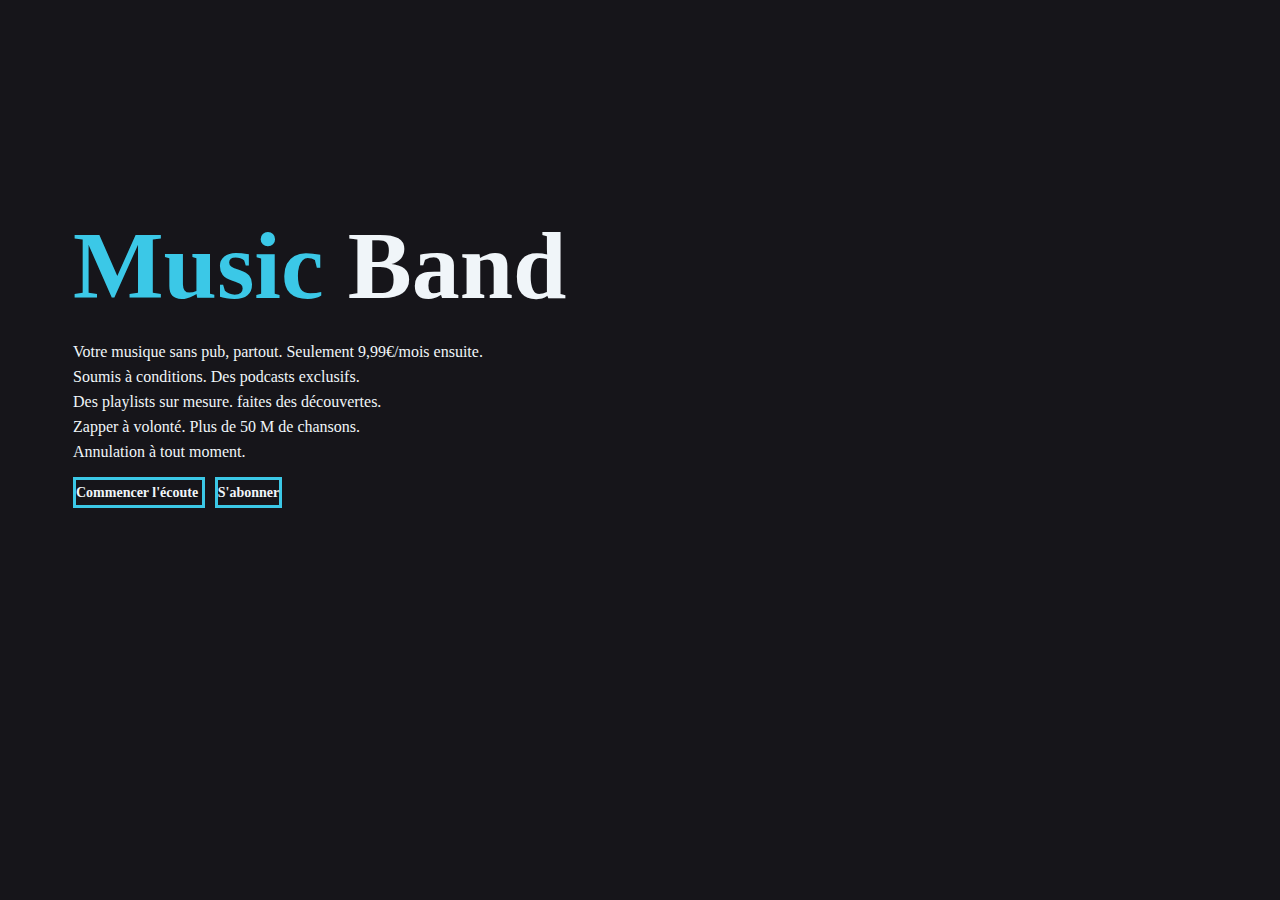
==== accueil.html @ 669fafc1 "Commit initial" ====
<!DOCTYPE html>
<html>
    <head>
        <meta charset="utf-8">
        <link rel="stylesheet" type="text/css" href="accueil.css">
        <title>Music Band</title>
    </head>
    <body>

        <!-- Penser à mettre la barre en haut -->

        <div class="presentation">
            <!--<img src="https://images.ctfassets.net/wcfotm6rrl7u/1rmxjzUn8UoCrRgbL4vfCW/264974c8b309ce2fdca89d952768a309/nokia_Headphones_E1200-og_image.jpg" alt="Une personne qui porte un casque audio pour illustrer le site">-->

            <div class="title">
                <span id="title_1">Music</span> <span id="title_2">Band</span><br>
            </div>
            <p id="presentation_paragraphe">
                Votre musique sans pub, partout. Seulement 9,99€/mois ensuite. <br>
                Soumis à conditions. Des podcasts exclusifs. <br>
                Des playlists sur mesure. faites des découvertes. <br>
                Zapper à volonté. Plus de 50 M de chansons. <br>
                Annulation à tout moment. <br>
            </p>
            <div>
                <a href="..." class="presentation_buttons"> Commencer l'écoute </a>
                <a href="..." class="presentation_buttons"> S'abonner </a>
            </div>
        </div>




    </body>
</html>
---- accueil.css ----
body {
	background: #16151A;
	color: #F0F5F9;
}

.presentation {
	background-image: url(https://images.ctfassets.net/wcfotm6rrl7u/1rmxjzUn8UoCrRgbL4vfCW/264974c8b309ce2fdca89d952768a309/nokia_Headphones_E1200-og_image.jpg);
	/*padding-top: 392px;*/
	padding-top: 200px;
	padding-left: 65px;
	padding-right: 200px; /* A voir */
	padding-bottom: 100px;
	width: 532px;
}

.title {
	font-family: 'Urbanist';
	font-weight: 900;
	font-size: 96px;
	line-height: 115px;
}

#title_1 {
	color: #3BC8E7;
}

#presentation_paragraphe {
	font-family: "Open Sans";
	font-weight: 400;
	font-size: 16px;
	line-height: 25px;
}

.presentation_buttons {
	font-family: "Open Sans";
	font-weight: 700;
	font-size: 14px;
	line-height: 25px;
	text-align: center;
	text-decoration: none;
	color: #F0F5F9;

	width: 550px;
	height: 40px;

	border: solid;
	border-color: #3BC8E7;
	margin-right: 10px;
	padding-top: 5px;
	padding-bottom: 5px;

}
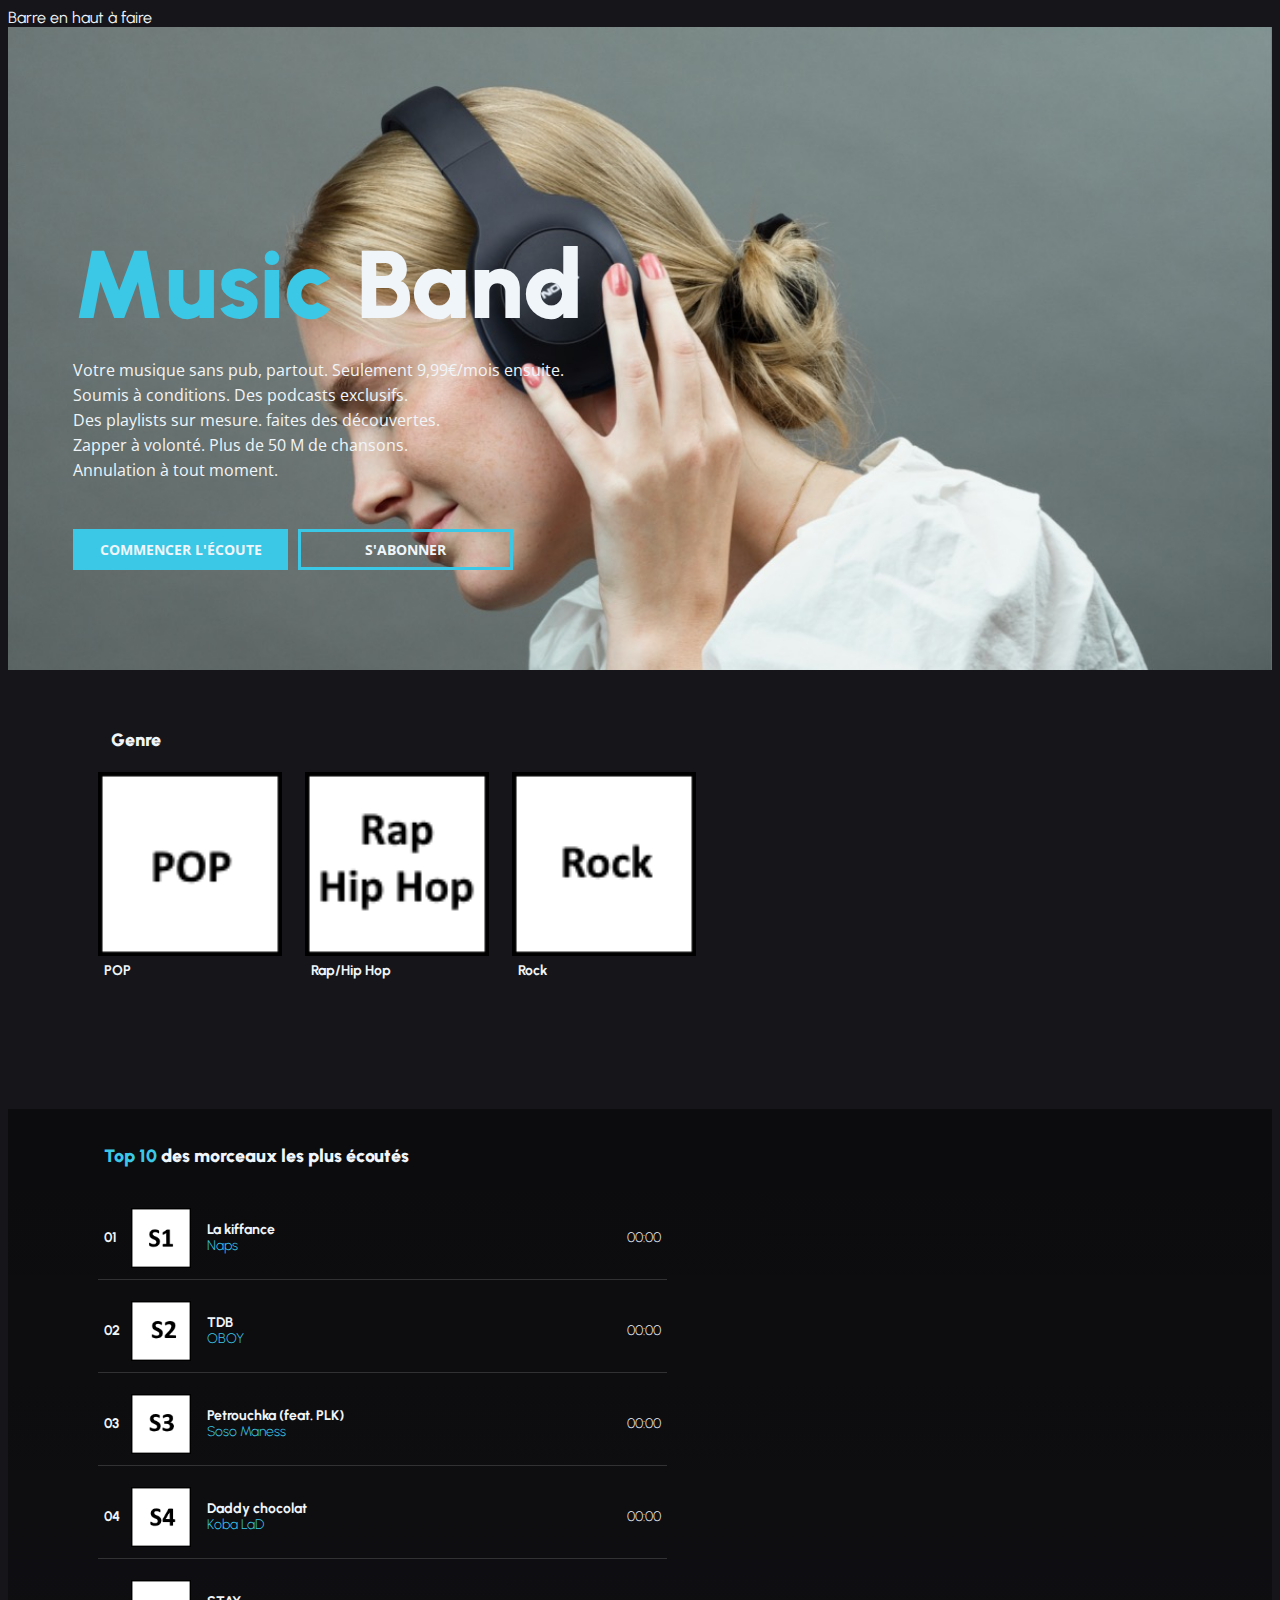
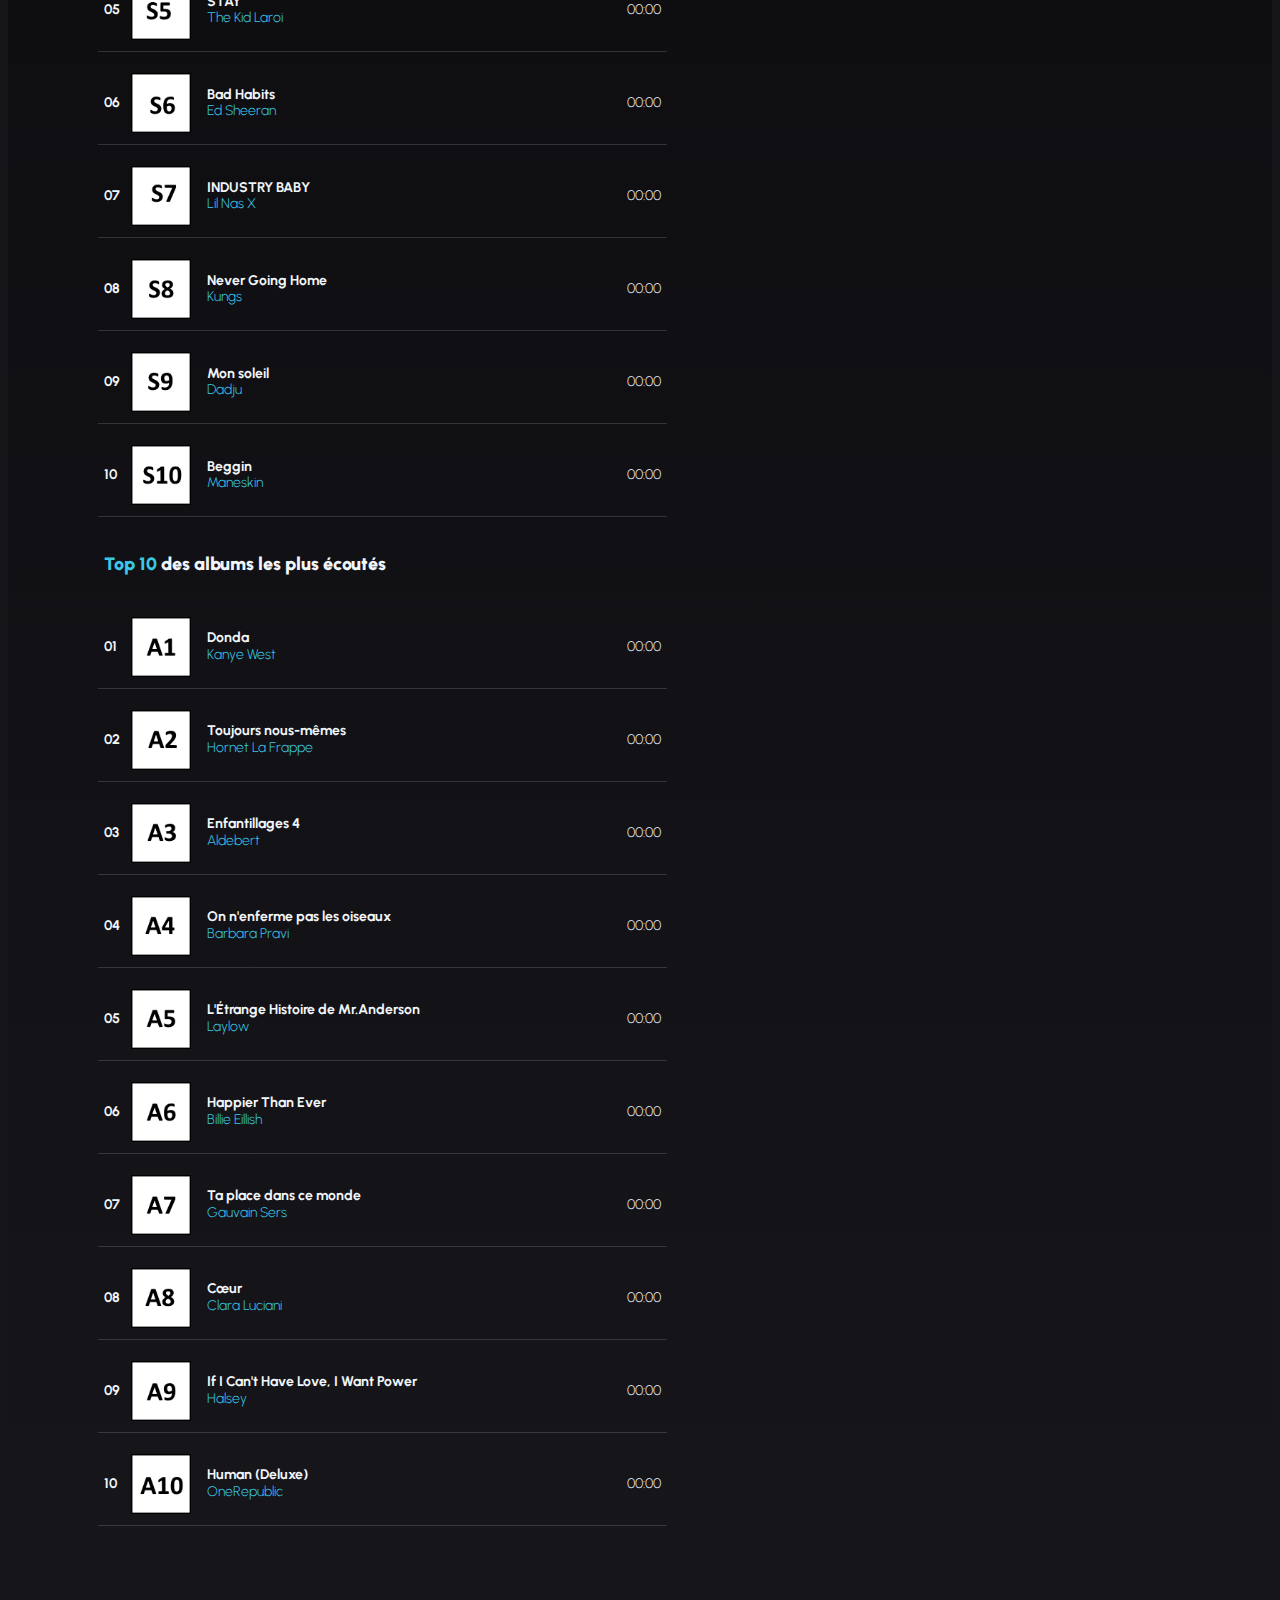
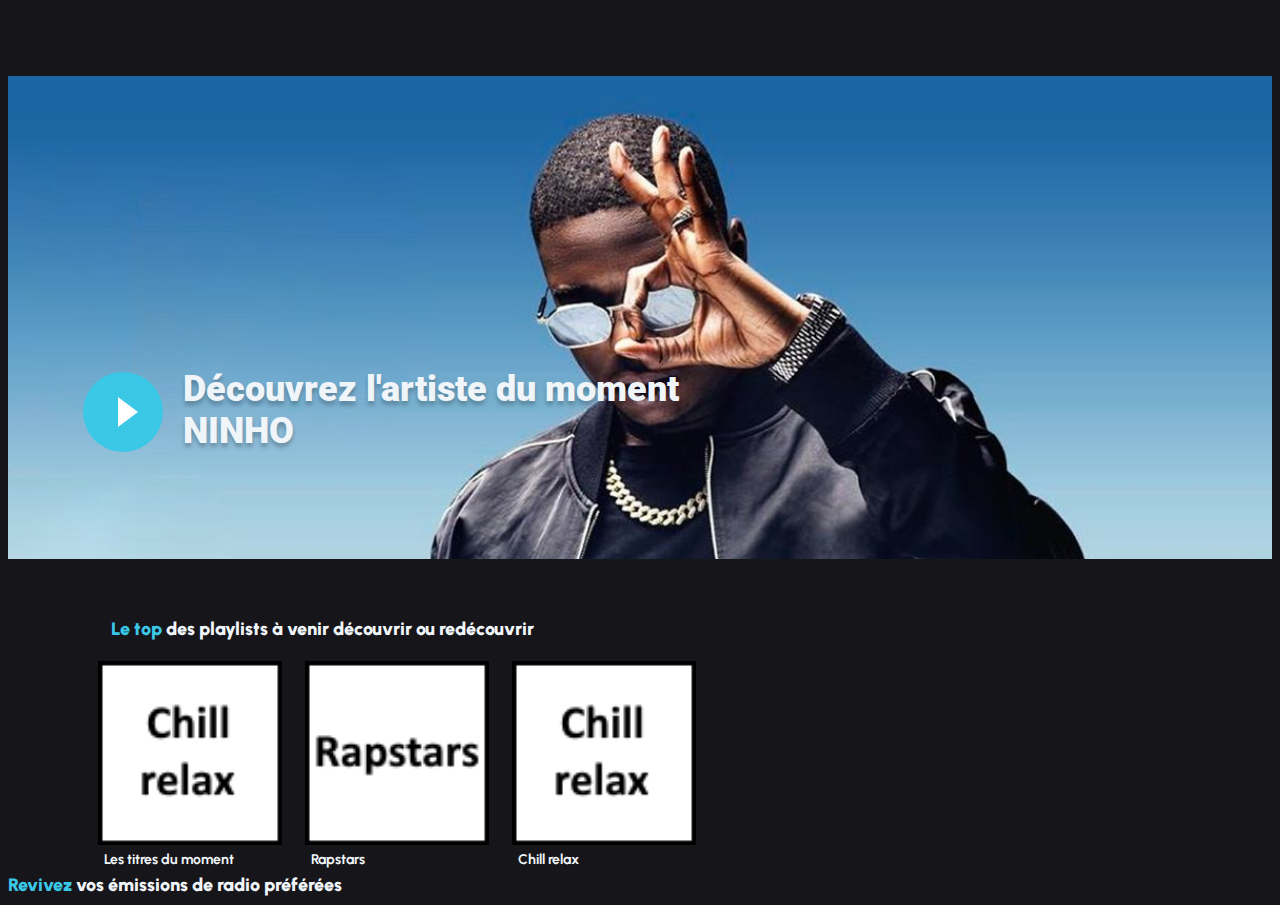
==== commit fd0e5002: "Avancement dans l'intégration HTML/CSS" ====
--- a/accueil.html
+++ b/accueil.html
@@ -3,17 +3,24 @@
     <head>
         <meta charset="utf-8">
         <link rel="stylesheet" type="text/css" href="accueil.css">
+
+        <!-- Permet de récupérer les polices "Urbanist", "Open Sans" et
+        "Roboto" de Google pour les utiliser dans le CSS" -->
+        <link href='https://fonts.googleapis.com/css?family=Urbanist' rel='stylesheet'>
+        <link href='https://fonts.googleapis.com/css?family=Open+Sans' rel='stylesheet'>
+        <link href='https://fonts.googleapis.com/css?family=Roboto' rel='stylesheet'>
+
         <title>Music Band</title>
     </head>
+
+    <header> Barre en haut à faire </header>
+
     <body>
 
-        <!-- Penser à mettre la barre en haut -->
-
-        <div class="presentation">
-            <!--<img src="https://images.ctfassets.net/wcfotm6rrl7u/1rmxjzUn8UoCrRgbL4vfCW/264974c8b309ce2fdca89d952768a309/nokia_Headphones_E1200-og_image.jpg" alt="Une personne qui porte un casque audio pour illustrer le site">-->
-
-            <div class="title">
-                <span id="title_1">Music</span> <span id="title_2">Band</span><br>
+        <div class="div_presentation">
+            <div class="div_title">
+                <span class="blue_text">Music</span> Band
+                <br>
             </div>
             <p id="presentation_paragraphe">
                 Votre musique sans pub, partout. Seulement 9,99€/mois ensuite. <br>
@@ -22,12 +29,337 @@
                 Zapper à volonté. Plus de 50 M de chansons. <br>
                 Annulation à tout moment. <br>
             </p>
-            <div>
-                <a href="..." class="presentation_buttons"> Commencer l'écoute </a>
-                <a href="..." class="presentation_buttons"> S'abonner </a>
-            </div>
-        </div>
-
+            <div class="div_presentation_buttons">
+                <button onclick="location.href = 'https://vos-competences.com/login'" class="presentation_buttons" id="presentation_buttons_1"> COMMENCER L'ÉCOUTE </button>
+                <button onclick="location.href = 'https://fr.khanacademy.org/'" class="presentation_buttons" id="presentation_buttons_2"> S'ABONNER </button>
+            </div>
+        </div>
+
+
+        <!-- TODO: Remplacer les noms et les images par ceux récupérés via l'API Deezer -->
+        <div class="div_caroussel">
+            <div class="div_category_title div_caroussel_title">
+                Genre
+                <br>
+            </div>
+            <div class="div_caroussel_elements_list">
+                <div class="div_caroussel_one_element">
+                    <img src="images/placeholder/genres/POP.png" class="img_caroussel">
+                    <span class="text_caroussel">POP</span>
+                </div>
+                <div class="div_caroussel_one_element">
+                    <img src="images/placeholder/genres/Rap_Hip_Hop.png" class="img_caroussel">
+                    <span class="text_caroussel">Rap/Hip Hop</span>
+                </div>
+                <div class="div_caroussel_one_element">
+                    <img src="images/placeholder/genres/Rock.png" class="img_caroussel">
+                    <span class="text_caroussel">Rock</span>
+                </div>
+            </div>
+        </div>
+
+        <!-- TODO: Remplacer les informations (nom, image, durée, auteur) par ceux récupérés via l'API Deezer -->
+        <div class="div_top_10">
+            <!-- Morceaux les plus écoutés -->
+            <div class="div_top_10_table">
+                <div class="div_category_title div_top_10_title">
+                    <span class="blue_text">Top 10</span> des morceaux les plus écoutés
+                </div>
+                <div class="div_top_10_element">
+                    <span class="number_top_10">01</span>
+                    <img src="images/placeholder/TOP_10/S1.png" class="img_top_10">
+                    <div class="div_top_10_element_title_author">
+                        La kiffance <br>
+                        <span class="blue_text author">Naps</span>
+                     </div>
+
+                    <div class="div_top_10_element_lenght">
+                        00:00
+                    </div>
+                </div>
+                <div class="div_top_10_element">
+                    <span class="number_top_10">02</span>
+                    <img src="images/placeholder/TOP_10/S2.png" class="img_top_10">
+                    <div class="div_top_10_element_title_author">
+                        TDB <br>
+                        <span class="blue_text author">OBOY</span>
+                     </div>
+
+                    <div class="div_top_10_element_lenght">
+                        00:00
+                    </div>
+                </div>
+                <div class="div_top_10_element">
+                    <span class="number_top_10">03</span>
+                    <img src="images/placeholder/TOP_10/S3.png" class="img_top_10">
+                    <div class="div_top_10_element_title_author">
+                        Petrouchka (feat. PLK) <br>
+                        <span class="blue_text author">Soso Maness</span>
+                     </div>
+
+                    <div class="div_top_10_element_lenght">
+                        00:00
+                    </div>
+                </div>
+                <div class="div_top_10_element">
+                    <span class="number_top_10">04</span>
+                    <img src="images/placeholder/TOP_10/S4.png" class="img_top_10">
+                    <div class="div_top_10_element_title_author">
+                        Daddy chocolat <br>
+                        <span class="blue_text author">Koba LaD</span>
+                     </div>
+
+                    <div class="div_top_10_element_lenght">
+                        00:00
+                    </div>
+                </div>
+                <div class="div_top_10_element">
+                    <span class="number_top_10">05</span>
+                    <img src="images/placeholder/TOP_10/S5.png" class="img_top_10">
+                    <div class="div_top_10_element_title_author">
+                        STAY <br>
+                        <span class="blue_text author">The Kid Laroi</span>
+                     </div>
+
+                    <div class="div_top_10_element_lenght">
+                        00:00
+                    </div>
+                </div>
+                <div class="div_top_10_element">
+                    <span class="number_top_10">06</span>
+                    <img src="images/placeholder/TOP_10/S6.png" class="img_top_10">
+                    <div class="div_top_10_element_title_author">
+                        Bad Habits <br>
+                        <span class="blue_text author">Ed Sheeran</span>
+                     </div>
+
+                    <div class="div_top_10_element_lenght">
+                        00:00
+                    </div>
+                </div>
+                <div class="div_top_10_element">
+                    <span class="number_top_10">07</span>
+                    <img src="images/placeholder/TOP_10/S7.png" class="img_top_10">
+                    <div class="div_top_10_element_title_author">
+                        INDUSTRY BABY <br>
+                        <span class="blue_text author">Lil Nas X</span>
+                     </div>
+
+                    <div class="div_top_10_element_lenght">
+                        00:00
+                    </div>
+                </div>
+                <div class="div_top_10_element">
+                    <span class="number_top_10">08</span>
+                    <img src="images/placeholder/TOP_10/S8.png" class="img_top_10">
+                    <div class="div_top_10_element_title_author">
+                        Never Going Home <br>
+                        <span class="blue_text author">Kungs</span>
+                     </div>
+
+                    <div class="div_top_10_element_lenght">
+                        00:00
+                    </div>
+                </div>
+                <div class="div_top_10_element">
+                    <span class="number_top_10">09</span>
+                    <img src="images/placeholder/TOP_10/S9.png" class="img_top_10">
+                    <div class="div_top_10_element_title_author">
+                        Mon soleil <br>
+                        <span class="blue_text author">Dadju</span>
+                     </div>
+
+                    <div class="div_top_10_element_lenght">
+                        00:00
+                    </div>
+                </div>
+                <div class="div_top_10_element">
+                    <span class="number_top_10">10</span>
+                    <img src="images/placeholder/TOP_10/S10.png" class="img_top_10">
+                    <div class="div_top_10_element_title_author">
+                        Beggin <br>
+                        <span class="blue_text author">Maneskin</span>
+                     </div>
+
+                    <div class="div_top_10_element_lenght">
+                        00:00
+                    </div>
+                </div>
+            </div>
+
+            <!-- Albums les plus écoutés -->
+            <div class="div_top_10_table">
+                <div class="div_category_title div_top_10_title">
+                    <span class="blue_text">Top 10</span> des albums les plus écoutés
+                </div>
+                <div class="div_top_10_element">
+                    <span class="number_top_10">01</span>
+                    <img src="images/placeholder/TOP_10/A1.png" class="img_top_10">
+                    <div class="div_top_10_element_title_author">
+                        Donda <br>
+                        <span class="blue_text author">Kanye West</span>
+                     </div>
+
+                    <div class="div_top_10_element_lenght">
+                        00:00
+                    </div>
+                </div>
+                <div class="div_top_10_element">
+                    <span class="number_top_10">02</span>
+                    <img src="images/placeholder/TOP_10/A2.png" class="img_top_10">
+                    <div class="div_top_10_element_title_author">
+                        Toujours nous-mêmes <br>
+                        <span class="blue_text author">Hornet La Frappe</span>
+                     </div>
+
+                    <div class="div_top_10_element_lenght">
+                        00:00
+                    </div>
+                </div>
+                <div class="div_top_10_element">
+                    <span class="number_top_10">03</span>
+                    <img src="images/placeholder/TOP_10/A3.png" class="img_top_10">
+                    <div class="div_top_10_element_title_author">
+                        Enfantillages 4 <br>
+                        <span class="blue_text author">Aldebert</span>
+                     </div>
+
+                    <div class="div_top_10_element_lenght">
+                        00:00
+                    </div>
+                </div>
+                <div class="div_top_10_element">
+                    <span class="number_top_10">04</span>
+                    <img src="images/placeholder/TOP_10/A4.png" class="img_top_10">
+                    <div class="div_top_10_element_title_author">
+                        On n'enferme pas les oiseaux <br>
+                        <span class="blue_text author">Barbara Pravi</span>
+                     </div>
+
+                    <div class="div_top_10_element_lenght">
+                        00:00
+                    </div>
+                </div>
+                <div class="div_top_10_element">
+                    <span class="number_top_10">05</span>
+                    <img src="images/placeholder/TOP_10/A5.png" class="img_top_10">
+                    <div class="div_top_10_element_title_author">
+                        L'Étrange Histoire de Mr.Anderson <br>
+                        <span class="blue_text author">Laylow</span>
+                     </div>
+
+                    <div class="div_top_10_element_lenght">
+                        00:00
+                    </div>
+                </div>
+                <div class="div_top_10_element">
+                    <span class="number_top_10">06</span>
+                    <img src="images/placeholder/TOP_10/A6.png" class="img_top_10">
+                    <div class="div_top_10_element_title_author">
+                        Happier Than Ever  <br>
+                        <span class="blue_text author">Billie Eillish</span>
+                     </div>
+
+                    <div class="div_top_10_element_lenght">
+                        00:00
+                    </div>
+                </div>
+                <div class="div_top_10_element">
+                    <span class="number_top_10">07</span>
+                    <img src="images/placeholder/TOP_10/A7.png" class="img_top_10">
+                    <div class="div_top_10_element_title_author">
+                        Ta place dans ce monde <br>
+                        <span class="blue_text author">Gauvain Sers</span>
+                     </div>
+
+                    <div class="div_top_10_element_lenght">
+                        00:00
+                    </div>
+                </div>
+                <div class="div_top_10_element">
+                    <span class="number_top_10">08</span>
+                    <img src="images/placeholder/TOP_10/A8.png" class="img_top_10">
+                    <div class="div_top_10_element_title_author">
+                        Cœur <br>
+                        <span class="blue_text author">Clara Luciani</span>
+                     </div>
+
+                    <div class="div_top_10_element_lenght">
+                        00:00
+                    </div>
+                </div>
+                <div class="div_top_10_element">
+                    <span class="number_top_10">09</span>
+                    <img src="images/placeholder/TOP_10/A9.png" class="img_top_10">
+                    <div class="div_top_10_element_title_author">
+                        If I Can't Have Love, I Want Power <br>
+                        <span class="blue_text author">Halsey</span>
+                     </div>
+
+                    <div class="div_top_10_element_lenght">
+                        00:00
+                    </div>
+                </div>
+                <div class="div_top_10_element">
+                    <span class="number_top_10">10</span>
+                    <img src="images/placeholder/TOP_10/A10.png" class="img_top_10">
+                    <div class="div_top_10_element_title_author">
+                        Human (Deluxe) <br>
+                        <span class="blue_text author">OneRepublic</span>
+                     </div>
+
+                    <div class="div_top_10_element_lenght">
+                        00:00
+                    </div>
+                </div>
+            </div>
+        </div>
+
+        <!-- TODO: Changer l'image de fond et pour ceux récupérés par l'API Deezer -->
+        <div class="div_artist_moment">
+            <div class="div_artist_moment_elements">
+                <svg width="100" height="150"> 
+                    <circle cx="40" cy="80" r="40" fill="#3BC8E7"/>
+                    <polygon points="35,65 35,95 55,80" fill="#FFFFFF"/>
+                    <vector>
+                </svg>
+                <p id="div_artist_moment_paragraph">
+                    Découvrez l'artiste du moment <br>
+                    NINHO
+                </p>
+            </div>
+        </div>
+
+        <!-- TODO: Remplacer les noms et les images par ceux récupérés via l'API Deezer -->
+        <div class="div_caroussel">
+            <div class="div_category_title div_caroussel_title">
+                <span class="blue_text">Le top</span> des playlists à venir découvrir ou redécouvrir
+                <br>
+            </div>
+            <div class="div_caroussel_elements_list">
+                <div class="div_caroussel_one_element">
+                    <img src="images/placeholder/Top_playlist/Chill_relax.png" class="img_caroussel">
+                    <span class="text_caroussel">Les titres du moment</span>
+                </div>
+                <div class="div_caroussel_one_element">
+                    <img src="images/placeholder/Top_playlist/Rapstars.png" class="img_caroussel">
+                    <span class="text_caroussel">Rapstars</span>
+                </div>
+                <div class="div_caroussel_one_element">
+                    <img src="images/placeholder/Top_playlist/Chill_relax.png" class="img_caroussel">
+                    <span class="text_caroussel">Chill relax</span>
+                </div>
+            </div>
+        </div>
+
+        <div class="div_replay_radio">
+            <div class="div_category_title">
+                <span class="blue_text">Revivez</span> vos émissions de radio préférées
+            </div>
+            <div class="div_replay_radio_images">
+                <!-- Mettres les images ici -->
+            </div>
+        </div>
 
 
 
--- a/accueil.css
+++ b/accueil.css
@@ -1,27 +1,83 @@
+/* CSS de base pour toute la page */
+header {
+	max-width: 100%;
+}
+
 body {
 	background: #16151A;
 	color: #F0F5F9;
-}
-
-.presentation {
-	background-image: url(https://images.ctfassets.net/wcfotm6rrl7u/1rmxjzUn8UoCrRgbL4vfCW/264974c8b309ce2fdca89d952768a309/nokia_Headphones_E1200-og_image.jpg);
+	max-width: 1440px;
+	font-family: 'Urbanist';
+}
+
+svg {
+	float: left;
+}
+
+.blue_text {
+	color: #3BC8E7;
+}
+
+.div_category_title {
+	font-weight: 900;
+	font-size: 18px;
+	line-height: 21.6px;
+}
+
+/* Pour les 2 parties demandant des caroussels (genres et top playlist) */
+.div_caroussel {
+	margin-top: 60px;
+	margin-left: 90px;
+}
+
+.div_caroussel_title {
+	margin-left: 13px;
+	margin-bottom: 20px;
+
+}
+
+.div_caroussel_elements_list {
+	display: flex;
+	flex-direction: row;
+}
+
+.div_caroussel_one_element {
+	font-weight: 700;
+	font-size: 14px;
+	line-height: 30px;
+
+	margin-right: 23px;
+	display: flex;
+	flex-direction: column;
+	cursor: pointer;
+}
+
+.img_caroussel {
+	width: 184px;
+}
+
+.text_caroussel {
+	margin-left: 6px;
+}
+
+
+/* Présentation avec titre et boutons pour écouter/s'abonner */
+.div_presentation {
+	/*background-image: url(https://images.ctfassets.net/wcfotm6rrl7u/1rmxjzUn8UoCrRgbL4vfCW/264974c8b309ce2fdca89d952768a309/nokia_Headphones_E1200-og_image.jpg);*/
+	background-image: url(images/Nokia_Headphones.jpg);
+	background-size: cover;
 	/*padding-top: 392px;*/
 	padding-top: 200px;
 	padding-left: 65px;
-	padding-right: 200px; /* A voir */
 	padding-bottom: 100px;
-	width: 532px;
-}
-
-.title {
-	font-family: 'Urbanist';
+	/*width: 532px;*/
+	max-width: 1440px;
+}
+
+.div_title {
 	font-weight: 900;
 	font-size: 96px;
-	line-height: 115px;
-}
-
-#title_1 {
-	color: #3BC8E7;
+	line-height: 115.2px;
 }
 
 #presentation_paragraphe {
@@ -31,6 +87,12 @@
 	line-height: 25px;
 }
 
+.div_presentation_buttons {
+	display: flex;
+	flex-direction: row;
+	max-width: 450px;
+}
+
 .presentation_buttons {
 	font-family: "Open Sans";
 	font-weight: 700;
@@ -39,14 +101,167 @@
 	text-align: center;
 	text-decoration: none;
 	color: #F0F5F9;
-
-	width: 550px;
-	height: 40px;
 
 	border: solid;
 	border-color: #3BC8E7;
 	margin-right: 10px;
 	padding-top: 5px;
 	padding-bottom: 5px;
-
+	margin-top: 30px;
+
+	flex: 1;
+	padding: lem;
+
+}
+
+#presentation_buttons_1 {
+	background-color: #3BC8E7;
+	cursor: pointer;
+}
+
+#presentation_buttons_2 {
+	background-color: #1fe0; /*Transparent*/
+	cursor: pointer;
+}
+
+/* Les genres sont gérés par les DIV des caroussels */
+
+/* Les 2 tops 10 */
+.div_top_10 {
+	margin-top: 123px;
+	padding-left: 90px;
+	background: linear-gradient(180deg, rgba(0, 0, 0, 0.47) 0%, rgba(196, 196, 196, 0) 100%);
+
+	/* Essaye d'afficher les 2 tableaux sur la 
+	même ligne, si il n'y a pas assez de place,
+	il les affichera en colonne */
+	display: flex;
+	flex-direction: row;
+	flex-wrap: wrap;
+}
+
+.div_top_10_table {
+	display: flex;
+	flex-direction: column;
+	margin-right: 82px;
+}
+
+.div_top_10_title {
+	padding-top: 37px;
+	margin-bottom: 20px;
+	margin-left: 6px;
+}
+
+.div_top_10_element {
+	display: flex;
+	flex-direction: row;
+	align-items: center;
+
+
+	max-width: fit-content;
+	border-bottom: solid;
+	padding-top: 16px;
+	margin-top: 5px;
+	padding-bottom: 11px;
+	padding-left: 6px;
+	padding-right: 6px;
+	border-bottom-width: 1px;
+	/*Du gris avec 20% d'opacité*/
+	border-bottom-color: rgba(196, 196, 196, 0.2);
+
+	cursor: pointer;
+
+}
+
+
+@keyframes top_10_hover {
+	from {background-color: #1fe0;}
+	to {background-color: rgba(59, 200, 231, 0.2);}
+}
+
+.div_top_10_element:hover {
+	/* Cet élément à une animation qui le fait passer au bleu quand on
+	place le souris dessus */
+	animation-name: top_10_hover;
+    animation-duration: 0.5s;
+
+    /* Permet de garder la couleur après l'animation */
+	background-color: rgba(59, 200, 231, 0.2);
+}
+
+.number_top_10 {
+	font-weight: 700;
+	font-size: 14px;
+	line-height: 16.8px;
+
+	width: 17px;
+	margin-right: 10px;
+}
+
+.img_top_10 {
+	width: 60px;
+	margin-right: 16px;
+}
+
+.div_top_10_element_title_author {
+	font-weight: 700;
+	font-size: 14px;
+	line-height: 16.8px;
+
+	width: 420px;
+}
+
+/* Comme le nom de l'auteur n'est pas en gras contrairement au titre */
+.author {
+	font-weight: 300;
+}
+
+.div_top_10_element_lenght {
+	font-weight: 300;
+	font-size: 14px;
+	line-height: 16.8px;
+	color: #F0F5F9;
+}
+
+/* Artiste du moment */
+.div_artist_moment {
+	background-image: url(images/placeholder/Ninho.jpg);
+	background-size: cover;
+	margin-top: 150px;
+	padding-top: 256px;
+	padding-left: 65px;
+	padding-bottom: 71px;
+	max-width: 1440px;
+
+	display: flex;
+	flex-direction: column;
+}
+
+.div_artist_moment:hover {
+	cursor: pointer;
+}
+
+.div_artist_moment_elements {
+	margin-left: 10px;
+}
+
+#div_artist_moment_paragraph {
+	font-family: "Roboto";
+	font-weight: 900;
+	font-size: 36px;
+	line-height: 42.19px;
+	text-shadow: 0px 4px 4px rgba(0, 0, 0, 0.25);
+
+	margin-left: 100px;
+}
+
+/* Le top des playlist est géré par les DIV des caroussels */
+
+/* Les replay des émissions de radio */
+.div_replay_radio {
+
+}
+
+.div_replay_radio_images {
+	
 }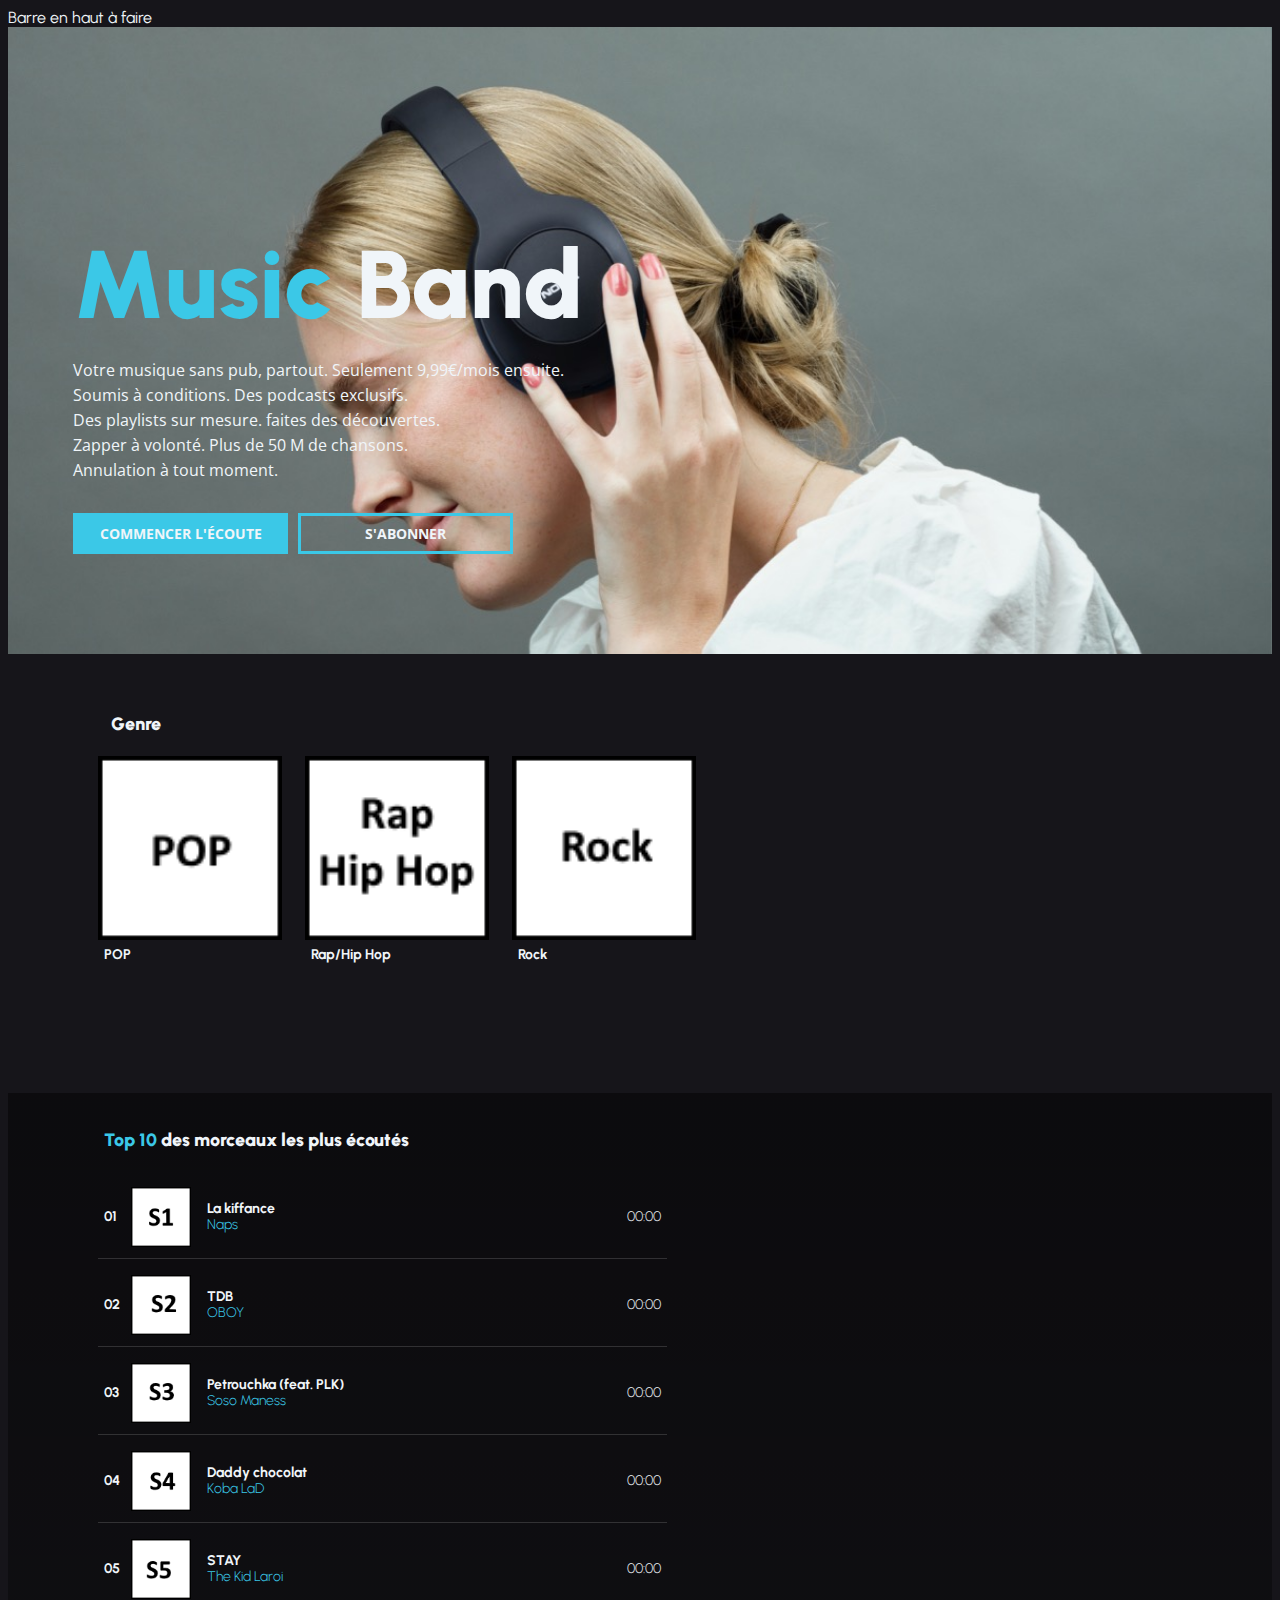
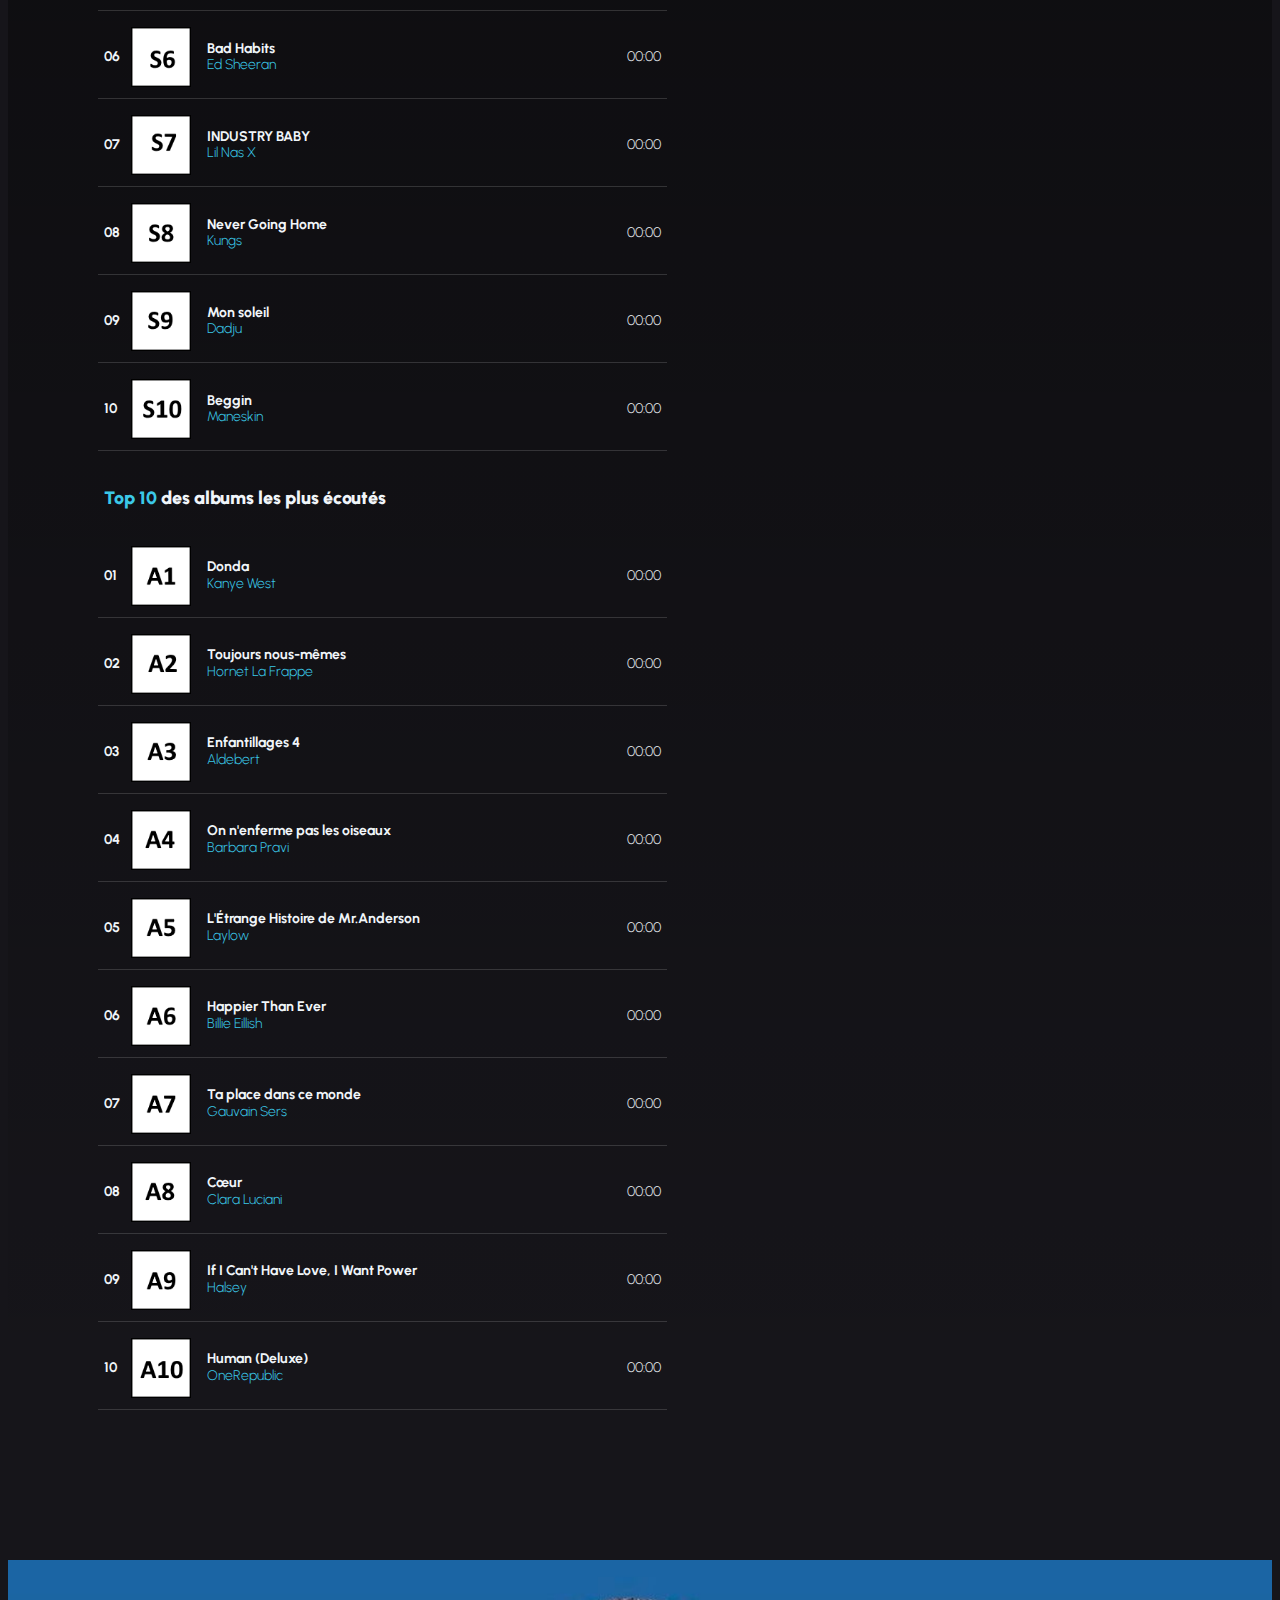
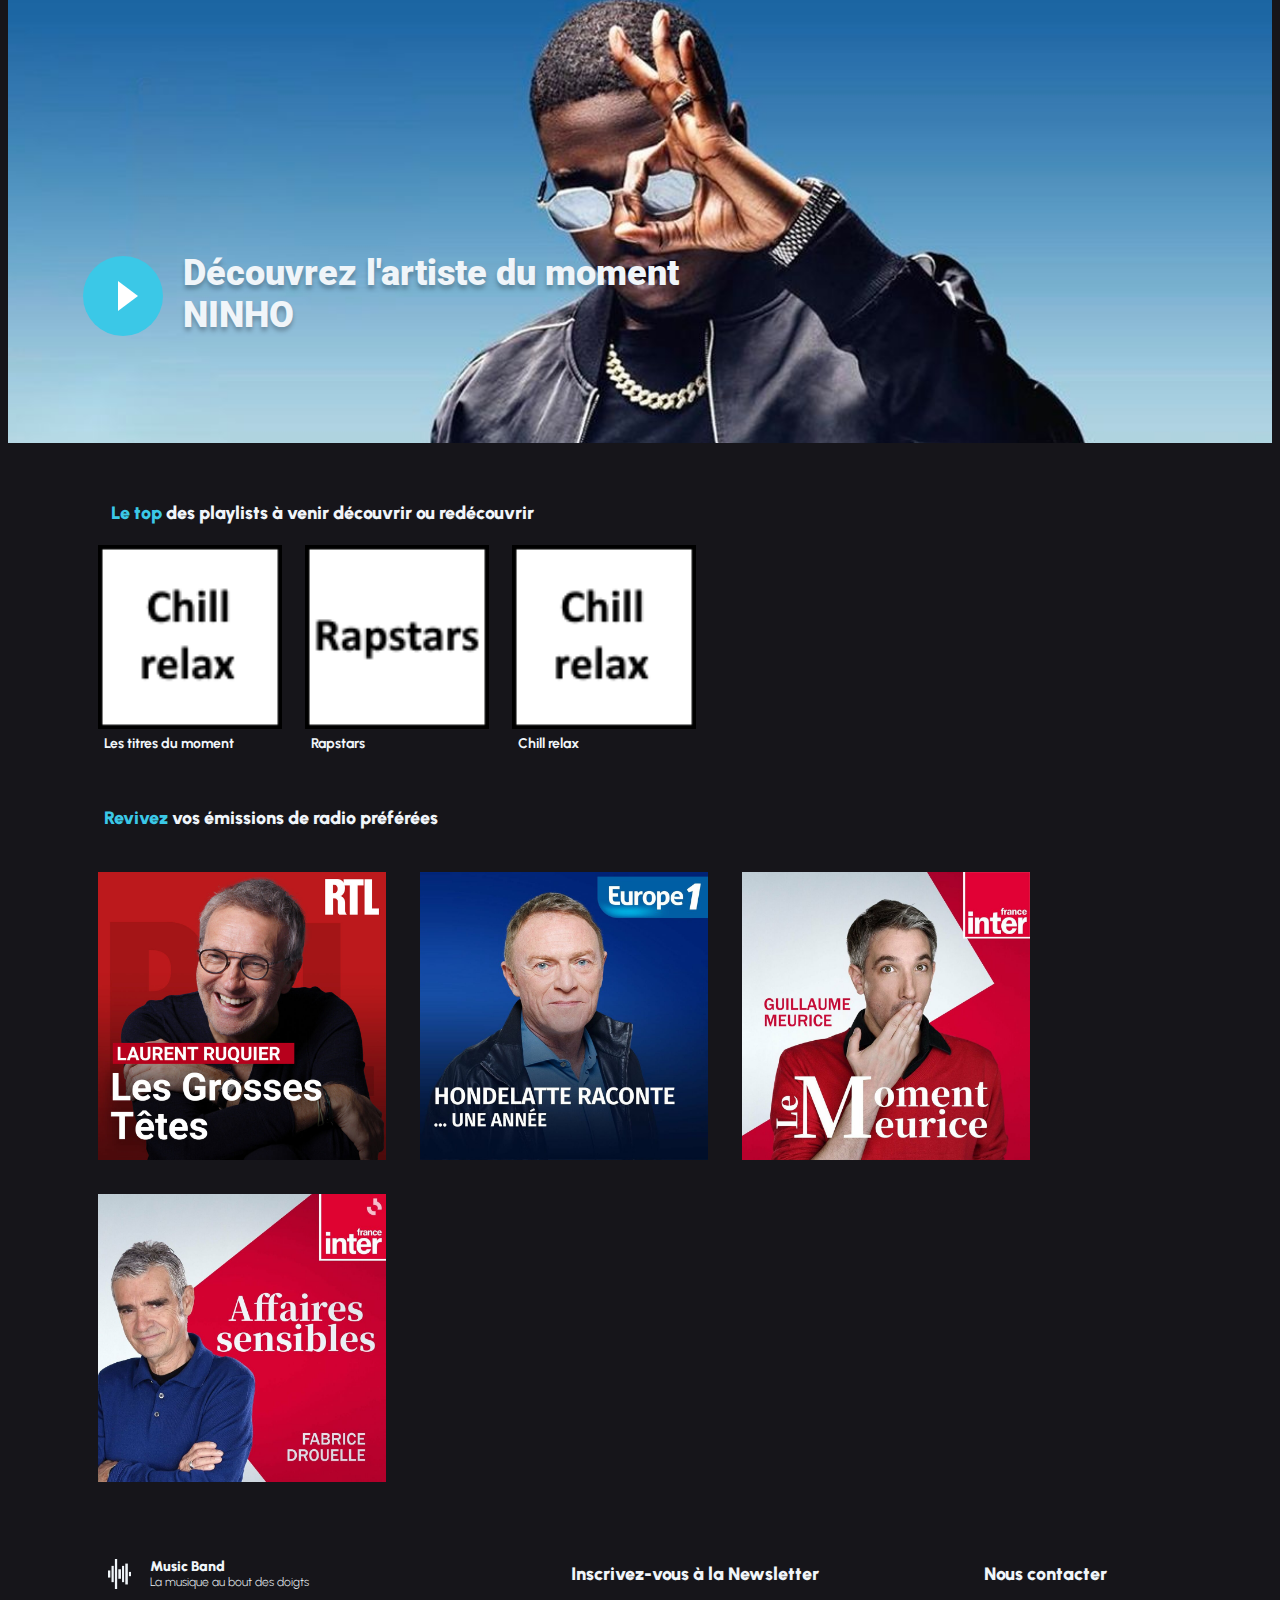
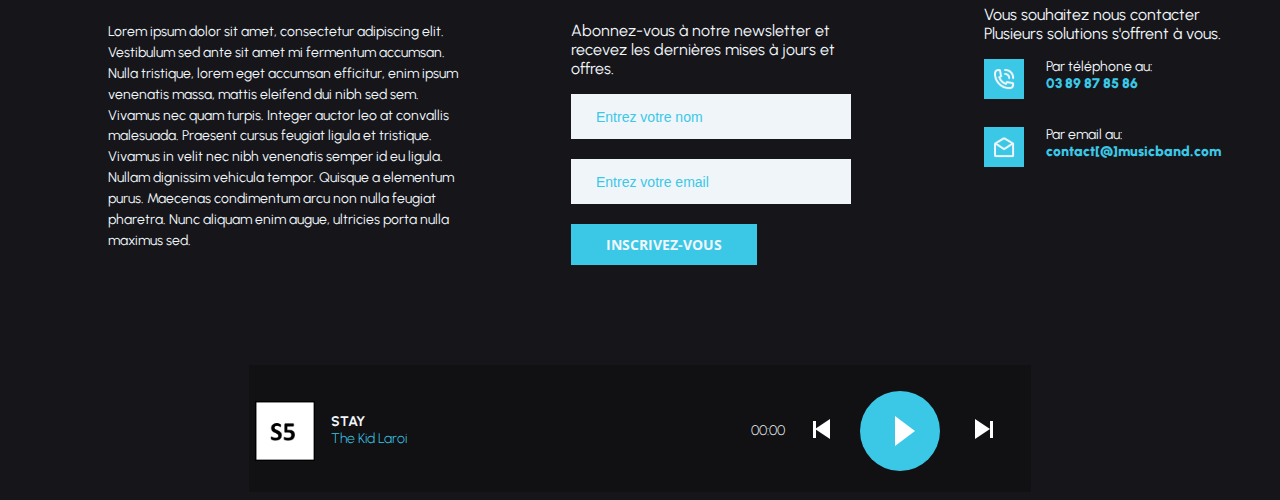
==== commit 5221be21: "Intégration et test Media Queries" ====
--- a/accueil.html
+++ b/accueil.html
@@ -2,7 +2,8 @@
 <html>
     <head>
         <meta charset="utf-8">
-        <link rel="stylesheet" type="text/css" href="accueil.css">
+        <link rel="stylesheet" type="text/css" href="CSS/accueil.css">
+        <link rel="stylesheet" type="text/css" href="CSS/accueil_820_px.css">
 
         <!-- Permet de récupérer les polices "Urbanist", "Open Sans" et
         "Roboto" de Google pour les utiliser dans le CSS" -->
@@ -13,355 +14,458 @@
         <title>Music Band</title>
     </head>
 
-    <header> Barre en haut à faire </header>
-
-    <body>
-
-        <div class="div_presentation">
-            <div class="div_title">
-                <span class="blue_text">Music</span> Band
-                <br>
-            </div>
-            <p id="presentation_paragraphe">
-                Votre musique sans pub, partout. Seulement 9,99€/mois ensuite. <br>
-                Soumis à conditions. Des podcasts exclusifs. <br>
-                Des playlists sur mesure. faites des découvertes. <br>
-                Zapper à volonté. Plus de 50 M de chansons. <br>
-                Annulation à tout moment. <br>
-            </p>
-            <div class="div_presentation_buttons">
-                <button onclick="location.href = 'https://vos-competences.com/login'" class="presentation_buttons" id="presentation_buttons_1"> COMMENCER L'ÉCOUTE </button>
-                <button onclick="location.href = 'https://fr.khanacademy.org/'" class="presentation_buttons" id="presentation_buttons_2"> S'ABONNER </button>
-            </div>
-        </div>
-
-
-        <!-- TODO: Remplacer les noms et les images par ceux récupérés via l'API Deezer -->
-        <div class="div_caroussel">
-            <div class="div_category_title div_caroussel_title">
-                Genre
-                <br>
-            </div>
-            <div class="div_caroussel_elements_list">
-                <div class="div_caroussel_one_element">
-                    <img src="images/placeholder/genres/POP.png" class="img_caroussel">
-                    <span class="text_caroussel">POP</span>
-                </div>
-                <div class="div_caroussel_one_element">
-                    <img src="images/placeholder/genres/Rap_Hip_Hop.png" class="img_caroussel">
-                    <span class="text_caroussel">Rap/Hip Hop</span>
-                </div>
-                <div class="div_caroussel_one_element">
-                    <img src="images/placeholder/genres/Rock.png" class="img_caroussel">
-                    <span class="text_caroussel">Rock</span>
-                </div>
-            </div>
-        </div>
-
-        <!-- TODO: Remplacer les informations (nom, image, durée, auteur) par ceux récupérés via l'API Deezer -->
-        <div class="div_top_10">
-            <!-- Morceaux les plus écoutés -->
-            <div class="div_top_10_table">
-                <div class="div_category_title div_top_10_title">
-                    <span class="blue_text">Top 10</span> des morceaux les plus écoutés
-                </div>
-                <div class="div_top_10_element">
-                    <span class="number_top_10">01</span>
-                    <img src="images/placeholder/TOP_10/S1.png" class="img_top_10">
-                    <div class="div_top_10_element_title_author">
-                        La kiffance <br>
-                        <span class="blue_text author">Naps</span>
-                     </div>
-
-                    <div class="div_top_10_element_lenght">
-                        00:00
-                    </div>
-                </div>
-                <div class="div_top_10_element">
-                    <span class="number_top_10">02</span>
-                    <img src="images/placeholder/TOP_10/S2.png" class="img_top_10">
-                    <div class="div_top_10_element_title_author">
-                        TDB <br>
-                        <span class="blue_text author">OBOY</span>
-                     </div>
-
-                    <div class="div_top_10_element_lenght">
-                        00:00
-                    </div>
-                </div>
-                <div class="div_top_10_element">
-                    <span class="number_top_10">03</span>
-                    <img src="images/placeholder/TOP_10/S3.png" class="img_top_10">
-                    <div class="div_top_10_element_title_author">
-                        Petrouchka (feat. PLK) <br>
-                        <span class="blue_text author">Soso Maness</span>
-                     </div>
-
-                    <div class="div_top_10_element_lenght">
-                        00:00
-                    </div>
-                </div>
-                <div class="div_top_10_element">
-                    <span class="number_top_10">04</span>
-                    <img src="images/placeholder/TOP_10/S4.png" class="img_top_10">
-                    <div class="div_top_10_element_title_author">
-                        Daddy chocolat <br>
-                        <span class="blue_text author">Koba LaD</span>
-                     </div>
-
-                    <div class="div_top_10_element_lenght">
-                        00:00
-                    </div>
-                </div>
-                <div class="div_top_10_element">
-                    <span class="number_top_10">05</span>
-                    <img src="images/placeholder/TOP_10/S5.png" class="img_top_10">
-                    <div class="div_top_10_element_title_author">
+    <div class="container">
+
+        <header> Barre en haut à faire </header>
+
+        <body>
+            <div class="div_presentation">
+                <div class="div_title">
+                    <span class="blue_text">Music</span> Band
+                    <br>
+                </div>
+                <p id="presentation_paragraphe">
+                    Votre musique sans pub, partout. Seulement 9,99€/mois ensuite. <br>
+                    Soumis à conditions. Des podcasts exclusifs. <br>
+                    Des playlists sur mesure. faites des découvertes. <br>
+                    Zapper à volonté. Plus de 50 M de chansons. <br>
+                    Annulation à tout moment. <br>
+                </p>
+                <div class="div_presentation_buttons">
+                    <button onclick="location.href = 'https://vos-competences.com/login'" class="general_button blue_button presentation_buttons"> COMMENCER L'ÉCOUTE </button>
+                    <button onclick="location.href = 'https://fr.khanacademy.org/'" class="general_button transparent_button presentation_buttons"> S'ABONNER </button>
+                </div>
+            </div>
+
+
+            <!-- TODO: Remplacer les noms et les images par ceux récupérés via l'API Deezer -->
+            <div class="div_caroussel">
+                <div class="div_category_title div_caroussel_title">
+                    Genre
+                    <br>
+                </div>
+                <div class="div_caroussel_elements_list">
+                    <div class="div_caroussel_one_element">
+                        <img src="images/placeholder/genres/POP.png" class="img_caroussel">
+                        <span class="text_caroussel">POP</span>
+                    </div>
+                    <div class="div_caroussel_one_element">
+                        <img src="images/placeholder/genres/Rap_Hip_Hop.png" class="img_caroussel">
+                        <span class="text_caroussel">Rap/Hip Hop</span>
+                    </div>
+                    <div class="div_caroussel_one_element">
+                        <img src="images/placeholder/genres/Rock.png" class="img_caroussel">
+                        <span class="text_caroussel">Rock</span>
+                    </div>
+                </div>
+            </div>
+
+            <!-- TODO: Remplacer les informations (nom, image, durée, auteur) par ceux récupérés via l'API Deezer -->
+            <div class="div_top_10">
+                <!-- Morceaux les plus écoutés -->
+                <div class="div_top_10_table">
+                    <div class="div_category_title div_top_10_title">
+                        <span class="blue_text">Top 10</span> des morceaux les plus écoutés
+                    </div>
+                    <div class="div_top_10_element div_music_element">
+                        <span class="number_top_10">01</span>
+                        <img src="images/placeholder/TOP_10/S1.png" class="img_music">
+                        <div class="div_music_title_author">
+                            La kiffance <br>
+                            <span class="blue_text author">Naps</span>
+                         </div>
+
+                        <div class="div_music_lenght">
+                            00:00
+                        </div>
+                    </div>
+                    <div class="div_top_10_element div_music_element">
+                        <span class="number_top_10">02</span>
+                        <img src="images/placeholder/TOP_10/S2.png" class="img_music">
+                        <div class="div_music_title_author">
+                            TDB <br>
+                            <span class="blue_text author">OBOY</span>
+                         </div>
+
+                        <div class="div_music_lenght">
+                            00:00
+                        </div>
+                    </div>
+                    <div class="div_top_10_element div_music_element">
+                        <span class="number_top_10">03</span>
+                        <img src="images/placeholder/TOP_10/S3.png" class="img_music">
+                        <div class="div_music_title_author">
+                            Petrouchka (feat. PLK) <br>
+                            <span class="blue_text author">Soso Maness</span>
+                         </div>
+
+                        <div class="div_music_lenght">
+                            00:00
+                        </div>
+                    </div>
+                    <div class="div_top_10_element div_music_element">
+                        <span class="number_top_10">04</span>
+                        <img src="images/placeholder/TOP_10/S4.png" class="img_music">
+                        <div class="div_music_title_author">
+                            Daddy chocolat <br>
+                            <span class="blue_text author">Koba LaD</span>
+                         </div>
+
+                        <div class="div_music_lenght">
+                            00:00
+                        </div>
+                    </div>
+                    <div class="div_top_10_element div_music_element">
+                        <span class="number_top_10">05</span>
+                        <img src="images/placeholder/TOP_10/S5.png" class="img_music">
+                        <div class="div_music_title_author">
+                            STAY <br>
+                            <span class="blue_text author">The Kid Laroi</span>
+                         </div>
+
+                        <div class="div_music_lenght">
+                            00:00
+                        </div>
+                    </div>
+                    <div class="div_top_10_element div_music_element">
+                        <span class="number_top_10">06</span>
+                        <img src="images/placeholder/TOP_10/S6.png" class="img_music">
+                        <div class="div_music_title_author">
+                            Bad Habits <br>
+                            <span class="blue_text author">Ed Sheeran</span>
+                         </div>
+
+                        <div class="div_music_lenght">
+                            00:00
+                        </div>
+                    </div>
+                    <div class="div_top_10_element div_music_element">
+                        <span class="number_top_10">07</span>
+                        <img src="images/placeholder/TOP_10/S7.png" class="img_music">
+                        <div class="div_music_title_author">
+                            INDUSTRY BABY <br>
+                            <span class="blue_text author">Lil Nas X</span>
+                         </div>
+
+                        <div class="div_music_lenght">
+                            00:00
+                        </div>
+                    </div>
+                    <div class="div_top_10_element div_music_element">
+                        <span class="number_top_10">08</span>
+                        <img src="images/placeholder/TOP_10/S8.png" class="img_music">
+                        <div class="div_music_title_author">
+                            Never Going Home <br>
+                            <span class="blue_text author">Kungs</span>
+                         </div>
+
+                        <div class="div_music_lenght">
+                            00:00
+                        </div>
+                    </div>
+                    <div class="div_top_10_element div_music_element">
+                        <span class="number_top_10">09</span>
+                        <img src="images/placeholder/TOP_10/S9.png" class="img_music">
+                        <div class="div_music_title_author">
+                            Mon soleil <br>
+                            <span class="blue_text author">Dadju</span>
+                         </div>
+
+                        <div class="div_music_lenght">
+                            00:00
+                        </div>
+                    </div>
+                    <div class="div_top_10_element div_music_element">
+                        <span class="number_top_10">10</span>
+                        <img src="images/placeholder/TOP_10/S10.png" class="img_music">
+                        <div class="div_music_title_author">
+                            Beggin <br>
+                            <span class="blue_text author">Maneskin</span>
+                         </div>
+
+                        <div class="div_music_lenght">
+                            00:00
+                        </div>
+                    </div>
+                </div>
+
+                <!-- Albums les plus écoutés -->
+                <div class="div_top_10_table">
+                    <div class="div_category_title div_top_10_title">
+                        <span class="blue_text">Top 10</span> des albums les plus écoutés
+                    </div>
+                    <div class="div_top_10_element div_music_element">
+                        <span class="number_top_10">01</span>
+                        <img src="images/placeholder/TOP_10/A1.png" class="img_music">
+                        <div class="div_music_title_author">
+                            Donda <br>
+                            <span class="blue_text author">Kanye West</span>
+                         </div>
+
+                        <div class="div_music_lenght">
+                            00:00
+                        </div>
+                    </div>
+                    <div class="div_top_10_element div_music_element">
+                        <span class="number_top_10">02</span>
+                        <img src="images/placeholder/TOP_10/A2.png" class="img_music">
+                        <div class="div_music_title_author">
+                            Toujours nous-mêmes <br>
+                            <span class="blue_text author">Hornet La Frappe</span>
+                         </div>
+
+                        <div class="div_music_lenght">
+                            00:00
+                        </div>
+                    </div>
+                    <div class="div_top_10_element div_music_element">
+                        <span class="number_top_10">03</span>
+                        <img src="images/placeholder/TOP_10/A3.png" class="img_music">
+                        <div class="div_music_title_author">
+                            Enfantillages 4 <br>
+                            <span class="blue_text author">Aldebert</span>
+                         </div>
+
+                        <div class="div_music_lenght">
+                            00:00
+                        </div>
+                    </div>
+                    <div class="div_top_10_element div_music_element">
+                        <span class="number_top_10">04</span>
+                        <img src="images/placeholder/TOP_10/A4.png" class="img_music">
+                        <div class="div_music_title_author">
+                            On n'enferme pas les oiseaux <br>
+                            <span class="blue_text author">Barbara Pravi</span>
+                         </div>
+
+                        <div class="div_music_lenght">
+                            00:00
+                        </div>
+                    </div>
+                    <div class="div_top_10_element div_music_element">
+                        <span class="number_top_10">05</span>
+                        <img src="images/placeholder/TOP_10/A5.png" class="img_music">
+                        <div class="div_music_title_author">
+                            L'Étrange Histoire de Mr.Anderson <br>
+                            <span class="blue_text author">Laylow</span>
+                         </div>
+
+                        <div class="div_music_lenght">
+                            00:00
+                        </div>
+                    </div>
+                    <div class="div_top_10_element div_music_element">
+                        <span class="number_top_10">06</span>
+                        <img src="images/placeholder/TOP_10/A6.png" class="img_music">
+                        <div class="div_music_title_author">
+                            Happier Than Ever  <br>
+                            <span class="blue_text author">Billie Eillish</span>
+                         </div>
+
+                        <div class="div_music_lenght">
+                            00:00
+                        </div>
+                    </div>
+                    <div class="div_top_10_element div_music_element">
+                        <span class="number_top_10">07</span>
+                        <img src="images/placeholder/TOP_10/A7.png" class="img_music">
+                        <div class="div_music_title_author">
+                            Ta place dans ce monde <br>
+                            <span class="blue_text author">Gauvain Sers</span>
+                         </div>
+
+                        <div class="div_music_lenght">
+                            00:00
+                        </div>
+                    </div>
+                    <div class="div_top_10_element div_music_element">
+                        <span class="number_top_10">08</span>
+                        <img src="images/placeholder/TOP_10/A8.png" class="img_music">
+                        <div class="div_music_title_author">
+                            Cœur <br>
+                            <span class="blue_text author">Clara Luciani</span>
+                         </div>
+
+                        <div class="div_music_lenght">
+                            00:00
+                        </div>
+                    </div>
+                    <div class="div_top_10_element div_music_element">
+                        <span class="number_top_10">09</span>
+                        <img src="images/placeholder/TOP_10/A9.png" class="img_music">
+                        <div class="div_music_title_author">
+                            If I Can't Have Love, I Want Power <br>
+                            <span class="blue_text author">Halsey</span>
+                         </div>
+
+                        <div class="div_music_lenght">
+                            00:00
+                        </div>
+                    </div>
+                    <div class="div_top_10_element div_music_element">
+                        <span class="number_top_10">10</span>
+                        <img src="images/placeholder/TOP_10/A10.png" class="img_music">
+                        <div class="div_music_title_author">
+                            Human (Deluxe) <br>
+                            <span class="blue_text author">OneRepublic</span>
+                         </div>
+
+                        <div class="div_music_lenght">
+                            00:00
+                        </div>
+                    </div>
+                </div>
+            </div>
+
+            <!-- TODO: Changer l'image de fond et pour ceux récupérés par l'API Deezer -->
+            <div class="div_artist_moment">
+                <div class="div_artist_moment_elements">
+                    <svg width="100" height="150"> 
+                        <circle cx="40" cy="80" r="40" fill="#3BC8E7"/>
+                        <polygon points="35,65 35,95 55,80" fill="#FFFFFF"/>
+                    </svg>
+                    <p id="div_artist_moment_paragraph">
+                        Découvrez l'artiste du moment <br>
+                        NINHO
+                    </p>
+                </div>
+            </div>
+
+            <!-- TODO: Remplacer les noms et les images par ceux récupérés via l'API Deezer -->
+            <div class="div_caroussel">
+                <div class="div_category_title div_caroussel_title">
+                    <span class="blue_text">Le top</span> des playlists à venir découvrir ou redécouvrir
+                    <br>
+                </div>
+                <div class="div_caroussel_elements_list">
+                    <div class="div_caroussel_one_element">
+                        <img src="images/placeholder/top_playlist/Chill_relax.png" class="img_caroussel">
+                        <span class="text_caroussel">Les titres du moment</span>
+                    </div>
+                    <div class="div_caroussel_one_element">
+                        <img src="images/placeholder/top_playlist/Rapstars.png" class="img_caroussel">
+                        <span class="text_caroussel">Rapstars</span>
+                    </div>
+                    <div class="div_caroussel_one_element">
+                        <img src="images/placeholder/top_playlist/Chill_relax.png" class="img_caroussel">
+                        <span class="text_caroussel">Chill relax</span>
+                    </div>
+                </div>
+            </div>
+
+            <div class="div_replay_radio">
+                <div class="div_category_title div_radio_replay_title">
+                    <span class="blue_text">Revivez</span> vos émissions de radio préférées
+                </div>
+                <div class="div_replay_radio_images">
+                    <img src="images/placeholder/radio_replay/Grosses_tetes.jpg" class="img_replay_radio">
+                    <img src="images/placeholder/radio_replay/Hondelatte_raconte.jpg" class="img_replay_radio">
+                    <img src="images/placeholder/radio_replay/Moment_meurice.jpg" class="img_replay_radio">
+                    <img src="images/placeholder/radio_replay/Affaires_sensibles.jpg" class="img_replay_radio">
+                </div>
+            </div>
+
+
+
+        </body>
+
+        <footer>
+            <div class="footer_info">
+                <div class="footer_info_general">
+                    <div class="footer_info_general_titre">
+                        <img src="images/Logos/Logo_Music_Band.png" class="img_info_general_titre">
+                        <div class="div_info_general_name">
+                            Music Band
+                            <span id="info_general_slogan">La musique au bout des doigts</span>
+                        </div>
+                    </div>
+
+                    <p id="info_general_paragraphe">
+                        Lorem ipsum dolor sit amet, consectetur adipiscing elit. Vestibulum sed ante sit amet mi fermentum accumsan. Nulla tristique, lorem eget accumsan efficitur, enim ipsum venenatis massa, mattis eleifend dui nibh sed sem. Vivamus nec quam turpis. Integer auctor leo at convallis malesuada. Praesent cursus feugiat ligula et tristique. Vivamus in velit nec nibh venenatis semper id eu ligula. Nullam dignissim vehicula tempor. Quisque a elementum purus. Maecenas condimentum arcu non nulla feugiat pharetra. Nunc aliquam enim augue, ultricies porta nulla maximus sed.
+                        </p>
+
+                </div>
+
+                <div class="footer_info_newsletters">
+                    <div class="div_category_title div_footer_title">
+                            Inscrivez-vous à la Newsletter
+                    </div>
+
+                    <p id="footer_paragraphe">Abonnez-vous à notre newsletter et recevez les dernières mises à jours et offres.</p>
+
+                    <form action="#" method="post" class="form_info_newsletters">
+                        <input 
+                            type="text"
+                            class="newsletter_input" 
+                            id="newsletter_name" 
+                            placeholder="Entrez votre nom"
+                            required>
+                        <input 
+                            type="email"
+                            class="newsletter_input" 
+                            id="newsletter_email" 
+                            placeholder="Entrez votre email"
+                            required>
+                        <input type="submit" value="INSCRIVEZ-VOUS" class="general_button blue_button" id="newsletter_button"/>
+                    </form>
+                </div>
+
+                <div class="footer_info_contact">
+                    <div class="div_category_title div_footer_title">
+                        Nous contacter
+                    </div>
+
+                    <p id="footer_paragraphe">Vous souhaitez nous contacter <br>
+                    Plusieurs solutions s'offrent à vous.</p>
+
+                    <div class="div_info_contact_elements_group">
+                        <div class="div_info_contact_one_element">
+                            <img src="images/Logos/Logo_phone.png" class="img_contact">
+                            <div class="div_info_contact_element_text">
+                                Par téléphone au:
+                                <span class="info_contact_element_value blue_text">03 89 87 85 86</span>
+                            </div>
+                        </div>
+                        <div class="div_info_contact_one_element">
+                            <img src="images/Logos/Logo_mail.png" class="img_contact">
+                            <div class="div_info_contact_element_text">
+                                Par email au:  
+                                <span class="info_contact_element_value blue_text">contact[@]musicband.com</span>
+                            </div>
+                        </div>
+                    </div>
+                </div>
+            </div>
+
+
+            <div class="div_music_element footer_player">
+                <div class="div_player_info">
+                    <img src="images/placeholder/TOP_10/S5.png" class="img_music">
+                    <div class="div_music_title_author">
                         STAY <br>
                         <span class="blue_text author">The Kid Laroi</span>
-                     </div>
-
-                    <div class="div_top_10_element_lenght">
+                        </div>
+                    <div class="div_music_lenght">
                         00:00
                     </div>
                 </div>
-                <div class="div_top_10_element">
-                    <span class="number_top_10">06</span>
-                    <img src="images/placeholder/TOP_10/S6.png" class="img_top_10">
-                    <div class="div_top_10_element_title_author">
-                        Bad Habits <br>
-                        <span class="blue_text author">Ed Sheeran</span>
-                     </div>
-
-                    <div class="div_top_10_element_lenght">
-                        00:00
-                    </div>
-                </div>
-                <div class="div_top_10_element">
-                    <span class="number_top_10">07</span>
-                    <img src="images/placeholder/TOP_10/S7.png" class="img_top_10">
-                    <div class="div_top_10_element_title_author">
-                        INDUSTRY BABY <br>
-                        <span class="blue_text author">Lil Nas X</span>
-                     </div>
-
-                    <div class="div_top_10_element_lenght">
-                        00:00
-                    </div>
-                </div>
-                <div class="div_top_10_element">
-                    <span class="number_top_10">08</span>
-                    <img src="images/placeholder/TOP_10/S8.png" class="img_top_10">
-                    <div class="div_top_10_element_title_author">
-                        Never Going Home <br>
-                        <span class="blue_text author">Kungs</span>
-                     </div>
-
-                    <div class="div_top_10_element_lenght">
-                        00:00
-                    </div>
-                </div>
-                <div class="div_top_10_element">
-                    <span class="number_top_10">09</span>
-                    <img src="images/placeholder/TOP_10/S9.png" class="img_top_10">
-                    <div class="div_top_10_element_title_author">
-                        Mon soleil <br>
-                        <span class="blue_text author">Dadju</span>
-                     </div>
-
-                    <div class="div_top_10_element_lenght">
-                        00:00
-                    </div>
-                </div>
-                <div class="div_top_10_element">
-                    <span class="number_top_10">10</span>
-                    <img src="images/placeholder/TOP_10/S10.png" class="img_top_10">
-                    <div class="div_top_10_element_title_author">
-                        Beggin <br>
-                        <span class="blue_text author">Maneskin</span>
-                     </div>
-
-                    <div class="div_top_10_element_lenght">
-                        00:00
-                    </div>
-                </div>
-            </div>
-
-            <!-- Albums les plus écoutés -->
-            <div class="div_top_10_table">
-                <div class="div_category_title div_top_10_title">
-                    <span class="blue_text">Top 10</span> des albums les plus écoutés
-                </div>
-                <div class="div_top_10_element">
-                    <span class="number_top_10">01</span>
-                    <img src="images/placeholder/TOP_10/A1.png" class="img_top_10">
-                    <div class="div_top_10_element_title_author">
-                        Donda <br>
-                        <span class="blue_text author">Kanye West</span>
-                     </div>
-
-                    <div class="div_top_10_element_lenght">
-                        00:00
-                    </div>
-                </div>
-                <div class="div_top_10_element">
-                    <span class="number_top_10">02</span>
-                    <img src="images/placeholder/TOP_10/A2.png" class="img_top_10">
-                    <div class="div_top_10_element_title_author">
-                        Toujours nous-mêmes <br>
-                        <span class="blue_text author">Hornet La Frappe</span>
-                     </div>
-
-                    <div class="div_top_10_element_lenght">
-                        00:00
-                    </div>
-                </div>
-                <div class="div_top_10_element">
-                    <span class="number_top_10">03</span>
-                    <img src="images/placeholder/TOP_10/A3.png" class="img_top_10">
-                    <div class="div_top_10_element_title_author">
-                        Enfantillages 4 <br>
-                        <span class="blue_text author">Aldebert</span>
-                     </div>
-
-                    <div class="div_top_10_element_lenght">
-                        00:00
-                    </div>
-                </div>
-                <div class="div_top_10_element">
-                    <span class="number_top_10">04</span>
-                    <img src="images/placeholder/TOP_10/A4.png" class="img_top_10">
-                    <div class="div_top_10_element_title_author">
-                        On n'enferme pas les oiseaux <br>
-                        <span class="blue_text author">Barbara Pravi</span>
-                     </div>
-
-                    <div class="div_top_10_element_lenght">
-                        00:00
-                    </div>
-                </div>
-                <div class="div_top_10_element">
-                    <span class="number_top_10">05</span>
-                    <img src="images/placeholder/TOP_10/A5.png" class="img_top_10">
-                    <div class="div_top_10_element_title_author">
-                        L'Étrange Histoire de Mr.Anderson <br>
-                        <span class="blue_text author">Laylow</span>
-                     </div>
-
-                    <div class="div_top_10_element_lenght">
-                        00:00
-                    </div>
-                </div>
-                <div class="div_top_10_element">
-                    <span class="number_top_10">06</span>
-                    <img src="images/placeholder/TOP_10/A6.png" class="img_top_10">
-                    <div class="div_top_10_element_title_author">
-                        Happier Than Ever  <br>
-                        <span class="blue_text author">Billie Eillish</span>
-                     </div>
-
-                    <div class="div_top_10_element_lenght">
-                        00:00
-                    </div>
-                </div>
-                <div class="div_top_10_element">
-                    <span class="number_top_10">07</span>
-                    <img src="images/placeholder/TOP_10/A7.png" class="img_top_10">
-                    <div class="div_top_10_element_title_author">
-                        Ta place dans ce monde <br>
-                        <span class="blue_text author">Gauvain Sers</span>
-                     </div>
-
-                    <div class="div_top_10_element_lenght">
-                        00:00
-                    </div>
-                </div>
-                <div class="div_top_10_element">
-                    <span class="number_top_10">08</span>
-                    <img src="images/placeholder/TOP_10/A8.png" class="img_top_10">
-                    <div class="div_top_10_element_title_author">
-                        Cœur <br>
-                        <span class="blue_text author">Clara Luciani</span>
-                     </div>
-
-                    <div class="div_top_10_element_lenght">
-                        00:00
-                    </div>
-                </div>
-                <div class="div_top_10_element">
-                    <span class="number_top_10">09</span>
-                    <img src="images/placeholder/TOP_10/A9.png" class="img_top_10">
-                    <div class="div_top_10_element_title_author">
-                        If I Can't Have Love, I Want Power <br>
-                        <span class="blue_text author">Halsey</span>
-                     </div>
-
-                    <div class="div_top_10_element_lenght">
-                        00:00
-                    </div>
-                </div>
-                <div class="div_top_10_element">
-                    <span class="number_top_10">10</span>
-                    <img src="images/placeholder/TOP_10/A10.png" class="img_top_10">
-                    <div class="div_top_10_element_title_author">
-                        Human (Deluxe) <br>
-                        <span class="blue_text author">OneRepublic</span>
-                     </div>
-
-                    <div class="div_top_10_element_lenght">
-                        00:00
-                    </div>
-                </div>
-            </div>
-        </div>
-
-        <!-- TODO: Changer l'image de fond et pour ceux récupérés par l'API Deezer -->
-        <div class="div_artist_moment">
-            <div class="div_artist_moment_elements">
-                <svg width="100" height="150"> 
-                    <circle cx="40" cy="80" r="40" fill="#3BC8E7"/>
-                    <polygon points="35,65 35,95 55,80" fill="#FFFFFF"/>
-                    <vector>
-                </svg>
-                <p id="div_artist_moment_paragraph">
-                    Découvrez l'artiste du moment <br>
-                    NINHO
-                </p>
-            </div>
-        </div>
-
-        <!-- TODO: Remplacer les noms et les images par ceux récupérés via l'API Deezer -->
-        <div class="div_caroussel">
-            <div class="div_category_title div_caroussel_title">
-                <span class="blue_text">Le top</span> des playlists à venir découvrir ou redécouvrir
-                <br>
-            </div>
-            <div class="div_caroussel_elements_list">
-                <div class="div_caroussel_one_element">
-                    <img src="images/placeholder/Top_playlist/Chill_relax.png" class="img_caroussel">
-                    <span class="text_caroussel">Les titres du moment</span>
-                </div>
-                <div class="div_caroussel_one_element">
-                    <img src="images/placeholder/Top_playlist/Rapstars.png" class="img_caroussel">
-                    <span class="text_caroussel">Rapstars</span>
-                </div>
-                <div class="div_caroussel_one_element">
-                    <img src="images/placeholder/Top_playlist/Chill_relax.png" class="img_caroussel">
-                    <span class="text_caroussel">Chill relax</span>
-                </div>
-            </div>
-        </div>
-
-        <div class="div_replay_radio">
-            <div class="div_category_title">
-                <span class="blue_text">Revivez</span> vos émissions de radio préférées
-            </div>
-            <div class="div_replay_radio_images">
-                <!-- Mettres les images ici -->
-            </div>
-        </div>
-
-
-
-    </body>
+                <div>
+                    <svg width="70" height="100" id="svg_music_previous"> 
+                        <rect x="28" y=40 width="3" height="17" fill="#FFFFFF"/>
+                        <polygon points="45,38 45,58 30,48" fill="#FFFFFF"/>
+                     </svg>
+
+                    <svg width="90" height="100" id="svg_music_play"> 
+                        <circle cx="40" cy="50" r="40" fill="#3BC8E7"/>
+                        <polygon points="35,35 35,65 55,50" fill="#FFFFFF"/>
+                    </svg>
+
+                    <svg width="70" height="100" id="svg_music_next"> 
+                        <rect x="35" y=40 width="3" height="17" fill="#FFFFFF"/>
+                        <polygon points="20,38 20,58 35,48" fill="#FFFFFF"/>
+                    </svg>
+                </div>
+            </div>
+            </footer>
+    </div>
 </html>--- a/CSS/accueil.css
+++ b/CSS/accueil.css
@@ -0,0 +1,453 @@
+/* CSS de base pour toute la page */
+header {
+	max-width: 100%;
+}
+
+body {
+	background: #16151A;
+	color: #F0F5F9;
+}
+
+footer {
+	background: #16151A;
+}
+
+svg {
+	float: left;
+}
+
+.container {
+	max-width: 1440px;
+	margin: auto;
+	font-family: 'Urbanist', Verdana, sans-serif;
+}
+
+.container:fullscreen {
+	max-width: 100%;
+}
+
+.blue_text {
+	color: #3BC8E7;
+}
+
+.general_button {
+	font-family: 'Open Sans', Versana, sans-serif;
+	font-weight: 700;
+	font-size: 14px;
+	line-height: 25px;
+	text-align: center;
+	text-decoration: none;
+	color: #F0F5F9;
+
+	border: solid;
+	border-color: #3BC8E7;
+	margin-right: 10px;
+	padding-top: 5px;
+	padding-bottom: 5px;
+
+	cursor: pointer;
+
+}
+
+.blue_button {
+	background-color: #3BC8E7;
+}
+
+.transparent_button {
+	background-color: #1fe0; /*Transparent*/
+}
+
+.div_category_title {
+	font-weight: 900;
+	font-size: 18px;
+	line-height: 21.6px;
+}
+
+/* Pour les 2 parties demandant des caroussels (genres et top playlist) */
+.div_caroussel {
+	margin-top: 60px;
+	margin-left: 90px;
+}
+
+.div_caroussel_title {
+	margin-left: 13px;
+	margin-bottom: 20px;
+
+}
+
+.div_caroussel_elements_list {
+	display: flex;
+	flex-direction: row;
+}
+
+.div_caroussel_one_element {
+	font-weight: 700;
+	font-size: 14px;
+	line-height: 30px;
+
+	margin-right: 23px;
+	display: flex;
+	flex-direction: column;
+	cursor: pointer;
+}
+
+.img_caroussel {
+	width: 184px;
+}
+
+.text_caroussel {
+	margin-left: 6px;
+}
+
+
+/* Présentation avec titre et boutons pour écouter/s'abonner */
+.div_presentation {
+	/*background-image: url(https://images.ctfassets.net/wcfotm6rrl7u/1rmxjzUn8UoCrRgbL4vfCW/264974c8b309ce2fdca89d952768a309/nokia_Headphones_E1200-og_image.jpg);*/
+	background-image: url(../images/Nokia_Headphones.jpg);
+	background-size: cover;
+	padding-top: 200px;
+	padding-left: 65px;
+	padding-bottom: 100px;
+	max-width: 1440px;
+}
+
+.div_title {
+	font-weight: 900;
+	font-size: 96px;
+	line-height: 115.2px;
+}
+
+#presentation_paragraphe {
+	font-family: 'Open Sans', Verdana, sans-serif;
+	font-weight: 400;
+	font-size: 16px;
+	line-height: 25px;
+
+	margin-bottom: 30px;
+}
+
+.div_presentation_buttons {
+	display: flex;
+	flex-direction: row;
+	max-width: 450px;
+}
+/* Les boutons sont gérés par les DIV en haut de code
+à l'exception ce la partie qui permet de les avoir à la
+même taille sur la même ligne */
+.presentation_buttons {
+	flex: 1;
+	padding: lem;
+}
+
+
+/* Les genres sont gérés par les DIV des caroussels */
+
+/* Les 2 tops 10, les éléments "Music" sont aussi utilisés par le player en bas de la page*/
+.div_top_10 {
+	margin-top: 123px;
+	padding-left: 90px;
+	background: linear-gradient(180deg, rgba(0, 0, 0, 0.47) 0%, rgba(196, 196, 196, 0) 100%);
+
+	/* Essaye d'afficher les 2 tableaux sur la 
+	même ligne, si il n'y a pas assez de place,
+	il les affichera en colonne */
+	display: flex;
+	flex-direction: row;
+	flex-wrap: wrap;
+}
+
+.div_top_10_table {
+	display: flex;
+	flex-direction: column;
+	margin-right: 82px;
+}
+
+.div_top_10_title {
+	padding-top: 37px;
+	margin-bottom: 20px;
+	margin-left: 6px;
+}
+
+.div_music_element {
+	display: flex;
+	flex-direction: row;
+	align-items: center;
+
+	max-width: fit-content;
+
+	margin-top: 5px;
+	margin: auto;
+
+	padding-top: 16px;
+	padding-bottom: 11px;
+	padding-left: 6px;
+	padding-right: 6px;
+}
+
+.div_top_10_element {
+	border-bottom: solid;
+	border-bottom-width: 1px;
+	/*Du gris avec 20% d'opacité*/
+	border-bottom-color: rgba(196, 196, 196, 0.2);
+
+	cursor: pointer;
+
+}
+
+
+@keyframes top_10_hover {
+	from {background-color: #1fe0;}
+	to {background-color: rgba(59, 200, 231, 0.2);}
+}
+
+.div_top_10_element:hover {
+	/* Cet élément à une animation qui le fait passer au bleu quand on
+	place le souris dessus */
+	animation-name: top_10_hover;
+    animation-duration: 0.5s;
+
+    /* Permet de garder la couleur après l'animation */
+	background-color: rgba(59, 200, 231, 0.2);
+}
+
+.number_top_10 {
+	font-weight: 700;
+	font-size: 14px;
+	line-height: 16.8px;
+
+	width: 17px;
+	margin-right: 10px;
+}
+
+.img_music {
+	width: 60px;
+	margin-right: 16px;
+}
+
+.div_music_title_author {
+	font-weight: 700;
+	font-size: 14px;
+	line-height: 16.8px;
+
+	width: 420px;
+}
+
+/* Comme le nom de l'auteur n'est pas en gras contrairement au titre */
+.author {
+	font-weight: 300;
+}
+
+.div_music_lenght {
+	font-weight: 300;
+	font-size: 14px;
+	line-height: 16.8px;
+	color: #F0F5F9;
+}
+
+/* Artiste du moment */
+.div_artist_moment {
+	background-image: url(../images/placeholder/Ninho.jpg);
+	background-size: cover;
+	margin-top: 150px;
+	padding-top: 256px;
+	padding-left: 65px;
+	padding-bottom: 71px;
+	max-width: 1440px;
+
+	display: flex;
+	flex-direction: column;
+}
+
+.div_artist_moment:hover {
+	cursor: pointer;
+}
+
+.div_artist_moment_elements {
+	margin-left: 10px;
+}
+
+#div_artist_moment_paragraph {
+	font-family: 'Roboto', Verdana, sans-serif;
+	font-weight: 900;
+	font-size: 36px;
+	line-height: 42.19px;
+	text-shadow: 0px 4px 4px rgba(0, 0, 0, 0.25);
+
+	margin-left: 100px;
+}
+
+/* Le top des playlist est géré par les DIV des caroussels */
+
+/* Les replay des émissions de radio */
+.div_replay_radio {
+	margin-top: 49px;
+	margin-left: 90px;
+}
+
+.div_radio_replay_title {
+	margin-bottom: 42px;
+	margin-left: 6px;
+}
+
+.div_replay_radio_images {
+    display: flex;
+	flex-direction: row;
+	flex-wrap: wrap
+}
+
+.img_replay_radio {
+	width: 288px;
+	margin-right: 34px;
+	margin-bottom: 34px;
+	cursor: pointer;
+}
+
+/* Infos en bas de page */
+.footer_info {
+	display: flex;
+	flex-direction: row;
+	flex-wrap: wrap;
+	padding-top: 43px;
+	padding-bottom: 60px;
+}
+
+.footer_info_general {
+	margin-left: 100px;
+	max-width: 350px;
+	margin-bottom: 20px;
+}
+
+.footer_info_general_titre {
+	display: flex;
+	flex-direction: row;
+	margin-bottom: 32px;
+
+}
+
+.img_info_general_titre {
+	height: 30px;
+	margin-right: 19px;
+}
+
+.div_info_general_name {
+	font-weight: 900;
+	font-size: 14px;
+	line-height: 16.8px;
+
+	display: flex;
+	flex-direction: column;
+}
+
+#info_general_slogan {
+	font-weight: 300;
+	font-size: 12px;
+	line-height: 14.4px;
+}
+
+#info_general_paragraphe {
+	font-weight: 400;
+	font-size: 14px;
+	line-height: 20.93px;
+}
+
+.footer_info_newsletters {
+	display: flex;
+	flex-direction: column;
+	max-width: 280px;
+	margin-left: 113px;
+	margin-bottom: 40px;
+}
+
+.div_footer_title {
+	margin-top: 5px;
+	margin-bottom: 20px;
+}
+
+#newsletter_paragraphe {
+	font-weight: 400;
+	font-size: 14px;
+	line-height: 16.8px;
+	margin-bottom: 20px;
+}
+
+.form_info_newsletters {
+	display: flex;
+	flex-direction: column;
+}
+
+.newsletter_input {
+	font-weight: 400;
+	font-size: 14px;
+	line-height: 16.8px;
+
+
+	background: #F0F5F9;
+	margin-bottom: 20px;
+	height: 43px;
+	padding-left: 25px;
+	border: none;
+}
+
+.newsletter_input::placeholder {
+	color: #3BC8E7;
+
+}
+
+#newsletter_button {
+	max-width: 186px;
+}
+
+.footer_info_contact {
+	margin-left: 133px;
+}
+
+.div_info_contact_elements_group {
+	font-weight: 400;
+	font-size: 14px;
+	line-height: 16.8px;
+}
+
+.div_info_contact_one_element {
+	display: flex;
+	flex-direction: row;
+	margin-bottom: 28px;
+}
+
+.img_contact {
+	width: 40px;
+	margin-right: 22px;
+}
+
+.div_info_contact_element_text {
+	display: flex;
+	flex-direction: column;
+}
+
+.info_contact_element_value {
+	font-weight: 900;
+}
+
+/* Le lecteur en bas de page */
+.footer_player {
+	background-color: #111013;
+}
+
+.div_player_info {
+	display: flex;
+	flex-direction: row;
+	align-items: center;
+}
+
+#svg_music_previous {
+	cursor: pointer;
+}
+
+#svg_music_play {
+	cursor: pointer;
+	margin-left: 5px;
+	margin-right: 5px;
+}
+
+#svg_music_next {
+	cursor: pointer;
+}--- a/CSS/accueil_820_px.css
+++ b/CSS/accueil_820_px.css
@@ -0,0 +1,39 @@
+@media all and (max-width: 820px) {
+    body {
+        background-color: blue;
+    }
+
+    .div_presentation {
+        background-position: center;
+    }
+
+    .div_artist_moment {
+        background-position: center;
+    }
+
+    /*.div_replay_radio {
+        margin: auto;
+    }*/
+
+
+    .footer_info {
+        margin: auto;
+    }
+
+    .footer_info_general {
+        margin: auto;
+    }
+
+    .footer_info_newsletters {
+        margin: auto;
+    }
+
+    .footer_info_contact {
+        margin: auto;
+    }
+
+    .footer_player {
+        flex-direction: column-reverse;
+    }
+
+}